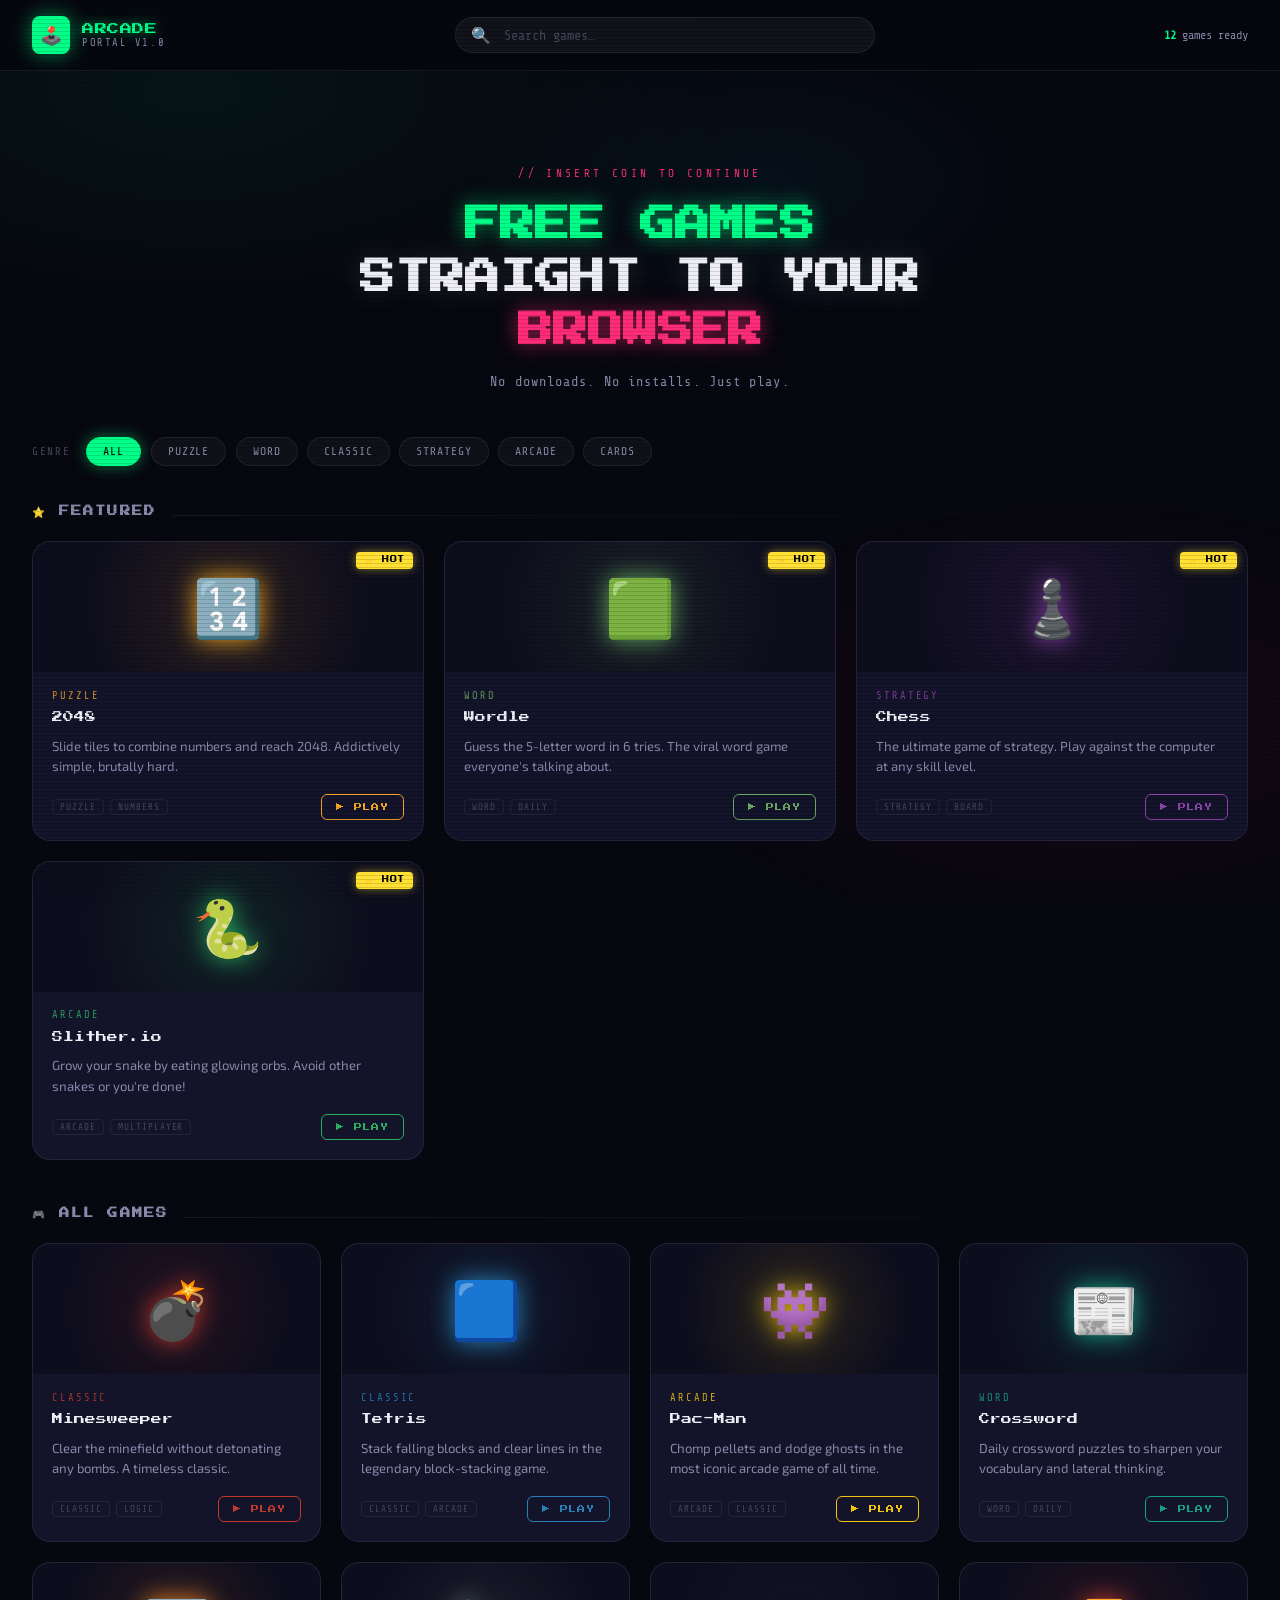
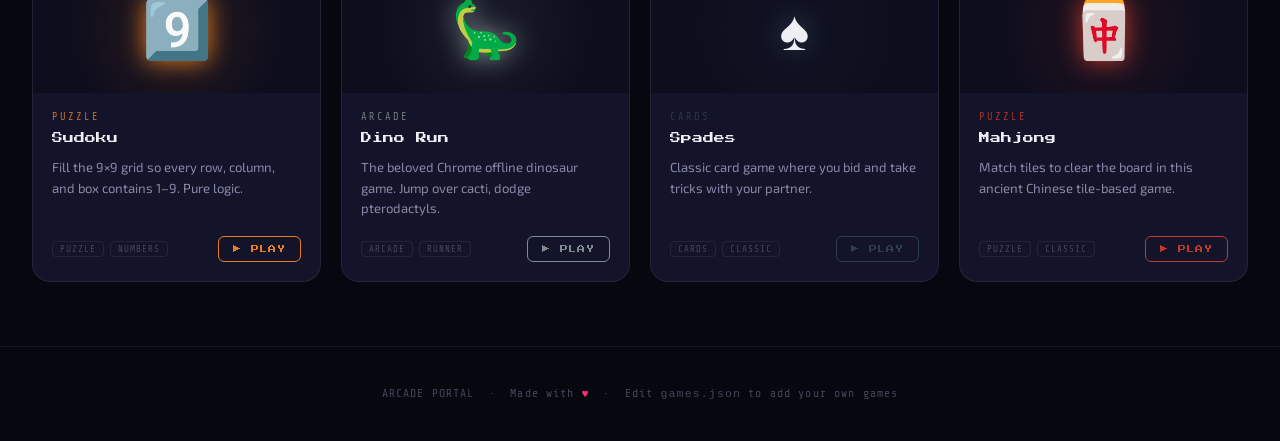
==== index.html @ 4df3578f "Initial commit: Arcade Portal" ====
<!DOCTYPE html>
<html lang="en">
<head>
  <meta charset="UTF-8" />
  <meta name="viewport" content="width=device-width, initial-scale=1.0" />
  <title>ARCADE PORTAL — Play Free Games Online</title>
  <meta name="description" content="A curated collection of free browser games. Puzzle, arcade, strategy and more — all in one place." />
  <link rel="stylesheet" href="style.css" />
  <!-- Favicon emoji -->
  <link rel="icon" href="data:image/svg+xml,<svg xmlns='http://www.w3.org/2000/svg' viewBox='0 0 100 100'><text y='.9em' font-size='90'>🕹️</text></svg>" />
</head>
<body>

  <!-- ══ HEADER ══════════════════════════════════════════ -->
  <header class="site-header">
    <div class="header-inner">

      <!-- Logo -->
      <a class="logo" href="#">
        <div class="logo-icon">🕹️</div>
        <div>
          <div class="logo-text">ARCADE</div>
          <div class="logo-sub">PORTAL v1.0</div>
        </div>
      </a>

      <!-- Search -->
      <div class="search-wrap">
        <span class="search-icon">🔍</span>
        <input
          type="search"
          id="search-input"
          class="search-input"
          placeholder="Search games…"
          autocomplete="off"
          spellcheck="false"
        />
      </div>

      <!-- Count badge -->
      <div class="game-count-badge" id="game-count">
        Loading…
      </div>

    </div>
  </header>


  <!-- ══ MAIN ════════════════════════════════════════════ -->
  <main class="main-container">

    <!-- Hero -->
    <section class="hero">
      <span class="hero-eyebrow">// INSERT COIN TO CONTINUE</span>
      <h1 class="hero-title">
        <span class="highlight-green">FREE GAMES</span><br>
        STRAIGHT TO YOUR<br>
        <span class="highlight-pink">BROWSER</span>
      </h1>
      <p class="hero-subtitle">No downloads. No installs. Just play.</p>
    </section>

    <!-- Category Filters -->
    <div class="filter-bar" id="filter-bar">
      <!-- Populated by JS -->
    </div>

    <!-- Featured Games -->
    <section class="featured-section" id="featured-section">
      <div class="section-header">
        <h2 class="section-title">⭐ Featured</h2>
        <div class="section-line"></div>
      </div>
      <div class="featured-grid" id="featured-grid">
        <!-- Populated by JS -->
      </div>
    </section>

    <!-- All Games -->
    <section>
      <div class="section-header">
        <h2 class="section-title">🎮 All Games</h2>
        <div class="section-line"></div>
      </div>
      <div class="games-grid" id="all-games-grid">
        <!-- Populated by JS -->
      </div>
    </section>

    <!-- No Results -->
    <div class="no-results" id="no-results">
      <span class="no-results-icon">🔭</span>
      <h3>No games found</h3>
      <p>Try a different search term or category.</p>
    </div>

  </main>


  <!-- ══ GAME MODAL ══════════════════════════════════════ -->
  <div class="modal-overlay" id="modal-overlay" role="dialog" aria-modal="true" aria-label="Game viewer">
    <div class="modal-window" id="modal-window">

      <!-- Modal Header -->
      <div class="modal-header">
        <div class="modal-title-group">
          <span class="modal-emoji" id="modal-emoji">🎮</span>
          <div>
            <div class="modal-game-name"  id="modal-game-name">Game Title</div>
            <div class="modal-game-category" id="modal-game-category">Category</div>
          </div>
        </div>

        <div class="modal-actions">
          <a
            id="modal-open-external"
            href="#"
            target="_blank"
            rel="noopener noreferrer"
            class="modal-btn modal-btn-outline"
            title="Open in new tab"
          >
            ↗ <span>Open in Tab</span>
          </a>
          <button class="modal-btn modal-btn-close" id="modal-close" title="Close (Esc)">
            ✕
          </button>
        </div>
      </div>

      <!-- Modal Body — iframe -->
      <div class="modal-body">

        <!-- Loading spinner -->
        <div class="iframe-loading" id="iframe-loading">
          <div class="loading-spinner"></div>
          <div class="loading-text">LOADING<span class="loading-dots"></span></div>
        </div>

        <!-- Blocked notice (shown if iframe can't load) -->
        <div class="iframe-blocked" id="iframe-blocked">
          <span class="blocked-icon">🚫</span>
          <div class="blocked-title">THIS GAME BLOCKS EMBEDDING</div>
          <p class="blocked-desc">
            Some games prevent being shown inside other websites for security reasons.
            You can still play it in a new tab!
          </p>
          <a
            id="blocked-open-external"
            href="#"
            target="_blank"
            rel="noopener noreferrer"
            class="open-external-btn"
          >
            ▶ PLAY IN NEW TAB
          </a>
        </div>

        <!-- The actual iframe -->
        <iframe
          id="game-iframe"
          class="game-iframe"
          src="about:blank"
          title="Game"
          allow="fullscreen; autoplay; gamepad"
          sandbox="allow-scripts allow-same-origin allow-forms allow-popups allow-pointer-lock allow-top-navigation"
        ></iframe>

      </div>
    </div>
  </div>


  <!-- ══ FOOTER ══════════════════════════════════════════ -->
  <footer class="site-footer">
    ARCADE PORTAL &nbsp;·&nbsp; Made with <span>♥</span> &nbsp;·&nbsp;
    Edit <code>games.json</code> to add your own games
  </footer>


  <script src="app.js"></script>
</body>
</html>
---- style.css ----
/* ============================================
   ARCADE PORTAL — Retro Neon Arcade Theme
   ============================================ */

@import url('https://fonts.googleapis.com/css2?family=Press+Start+2P&family=Share+Tech+Mono&family=Exo+2:wght@300;400;600;700&display=swap');

/* ── CSS Variables ── */
:root {
  --bg-deep:      #07070f;
  --bg-surface:   #0e0e1c;
  --bg-card:      #13132a;
  --bg-modal:     #0b0b18;

  --neon-green:   #00ff88;
  --neon-pink:    #ff2d78;
  --neon-cyan:    #00d4ff;
  --neon-yellow:  #ffe033;
  --neon-purple:  #bf5fff;

  --text-primary:   #eeeef5;
  --text-secondary: #8888aa;
  --text-muted:     #44445a;

  --border:       rgba(255,255,255,0.07);
  --border-glow:  rgba(0,255,136,0.35);

  --font-pixel:   'Press Start 2P', monospace;
  --font-mono:    'Share Tech Mono', monospace;
  --font-body:    'Exo 2', sans-serif;

  --radius:       10px;
  --radius-lg:    18px;
  --transition:   0.22s cubic-bezier(0.4, 0, 0.2, 1);
}

/* ── Reset & Base ── */
*, *::before, *::after { box-sizing: border-box; margin: 0; padding: 0; }

html { scroll-behavior: smooth; }

body {
  background: var(--bg-deep);
  color: var(--text-primary);
  font-family: var(--font-body);
  font-weight: 400;
  min-height: 100vh;
  overflow-x: hidden;
  position: relative;
}

/* Scanline overlay */
body::before {
  content: '';
  position: fixed;
  inset: 0;
  background: repeating-linear-gradient(
    to bottom,
    transparent 0px,
    transparent 3px,
    rgba(0,0,0,0.13) 3px,
    rgba(0,0,0,0.13) 4px
  );
  pointer-events: none;
  z-index: 9999;
}

/* Ambient background glow blobs */
body::after {
  content: '';
  position: fixed;
  inset: 0;
  background:
    radial-gradient(ellipse 60% 40% at 15% 10%, rgba(0,255,136,0.06) 0%, transparent 70%),
    radial-gradient(ellipse 50% 35% at 85% 80%, rgba(255,45,120,0.07) 0%, transparent 70%),
    radial-gradient(ellipse 40% 30% at 60% 20%, rgba(0,212,255,0.05) 0%, transparent 60%);
  pointer-events: none;
  z-index: 0;
}

/* ── Header ── */
.site-header {
  position: sticky;
  top: 0;
  z-index: 100;
  background: rgba(7,7,15,0.85);
  backdrop-filter: blur(16px);
  border-bottom: 1px solid var(--border);
  padding: 0 2rem;
}

.header-inner {
  max-width: 1400px;
  margin: 0 auto;
  display: flex;
  align-items: center;
  justify-content: space-between;
  height: 70px;
  gap: 1.5rem;
}

.logo {
  display: flex;
  align-items: center;
  gap: 0.75rem;
  text-decoration: none;
  flex-shrink: 0;
}

.logo-icon {
  width: 38px;
  height: 38px;
  background: var(--neon-green);
  border-radius: 8px;
  display: grid;
  place-items: center;
  font-size: 18px;
  box-shadow: 0 0 20px rgba(0,255,136,0.5);
  animation: logo-pulse 3s ease-in-out infinite;
}

@keyframes logo-pulse {
  0%, 100% { box-shadow: 0 0 20px rgba(0,255,136,0.5); }
  50%       { box-shadow: 0 0 35px rgba(0,255,136,0.8), 0 0 60px rgba(0,255,136,0.3); }
}

.logo-text {
  font-family: var(--font-pixel);
  font-size: 0.75rem;
  color: var(--neon-green);
  letter-spacing: 0.05em;
  text-shadow: 0 0 12px rgba(0,255,136,0.6);
  line-height: 1.4;
}

.logo-sub {
  font-family: var(--font-mono);
  font-size: 0.65rem;
  color: var(--text-secondary);
  letter-spacing: 0.15em;
  text-transform: uppercase;
}

/* Search bar */
.search-wrap {
  flex: 1;
  max-width: 420px;
  position: relative;
}

.search-input {
  width: 100%;
  background: rgba(255,255,255,0.05);
  border: 1px solid var(--border);
  border-radius: 50px;
  padding: 0.6rem 1.2rem 0.6rem 3rem;
  color: var(--text-primary);
  font-family: var(--font-mono);
  font-size: 0.85rem;
  outline: none;
  transition: var(--transition);
}

.search-input::placeholder { color: var(--text-muted); }

.search-input:focus {
  border-color: var(--neon-green);
  box-shadow: 0 0 0 3px rgba(0,255,136,0.15);
  background: rgba(255,255,255,0.07);
}

.search-icon {
  position: absolute;
  left: 1rem;
  top: 50%;
  transform: translateY(-50%);
  color: var(--text-muted);
  font-size: 1rem;
  pointer-events: none;
}

/* Game count badge */
.game-count-badge {
  font-family: var(--font-mono);
  font-size: 0.75rem;
  color: var(--text-secondary);
  white-space: nowrap;
  flex-shrink: 0;
}

.game-count-badge span {
  color: var(--neon-green);
  font-weight: 700;
}

/* ── Main Layout ── */
.main-container {
  max-width: 1400px;
  margin: 0 auto;
  padding: 2.5rem 2rem 4rem;
  position: relative;
  z-index: 1;
}

/* ── Hero ── */
.hero {
  text-align: center;
  padding: 3.5rem 1rem 3rem;
}

.hero-eyebrow {
  font-family: var(--font-mono);
  font-size: 0.7rem;
  letter-spacing: 0.3em;
  color: var(--neon-pink);
  text-transform: uppercase;
  margin-bottom: 1.2rem;
  display: block;
}

.hero-title {
  font-family: var(--font-pixel);
  font-size: clamp(1.1rem, 3.5vw, 2.2rem);
  color: var(--text-primary);
  line-height: 1.5;
  margin-bottom: 1rem;
  text-shadow: 0 0 30px rgba(255,255,255,0.15);
}

.hero-title .highlight-green { color: var(--neon-green); text-shadow: 0 0 20px rgba(0,255,136,0.6); }
.hero-title .highlight-pink  { color: var(--neon-pink);  text-shadow: 0 0 20px rgba(255,45,120,0.6); }

.hero-subtitle {
  font-family: var(--font-mono);
  font-size: 0.85rem;
  color: var(--text-secondary);
  letter-spacing: 0.08em;
}

/* ── Category Filter ── */
.filter-bar {
  display: flex;
  align-items: center;
  gap: 0.6rem;
  margin-bottom: 2.5rem;
  flex-wrap: wrap;
}

.filter-label {
  font-family: var(--font-mono);
  font-size: 0.7rem;
  color: var(--text-muted);
  letter-spacing: 0.15em;
  text-transform: uppercase;
  margin-right: 0.4rem;
  flex-shrink: 0;
}

.filter-btn {
  font-family: var(--font-mono);
  font-size: 0.72rem;
  letter-spacing: 0.08em;
  padding: 0.45rem 1rem;
  border-radius: 50px;
  border: 1px solid var(--border);
  background: rgba(255,255,255,0.04);
  color: var(--text-secondary);
  cursor: pointer;
  transition: var(--transition);
  white-space: nowrap;
  text-transform: uppercase;
}

.filter-btn:hover {
  border-color: rgba(0,255,136,0.4);
  color: var(--neon-green);
  background: rgba(0,255,136,0.06);
}

.filter-btn.active {
  background: var(--neon-green);
  border-color: var(--neon-green);
  color: #000;
  box-shadow: 0 0 16px rgba(0,255,136,0.45);
}

/* ── Section Header ── */
.section-header {
  display: flex;
  align-items: baseline;
  gap: 1rem;
  margin-bottom: 1.4rem;
}

.section-title {
  font-family: var(--font-pixel);
  font-size: 0.65rem;
  color: var(--text-secondary);
  letter-spacing: 0.2em;
  text-transform: uppercase;
}

.section-line {
  flex: 1;
  height: 1px;
  background: linear-gradient(90deg, var(--border) 0%, transparent 100%);
}

/* ── Game Grid ── */
.games-grid {
  display: grid;
  grid-template-columns: repeat(auto-fill, minmax(260px, 1fr));
  gap: 1.25rem;
}

/* Featured row */
.featured-section { margin-bottom: 3rem; }

.featured-grid {
  display: grid;
  grid-template-columns: repeat(auto-fill, minmax(300px, 1fr));
  gap: 1.25rem;
}

/* ── Game Card ── */
.game-card {
  background: var(--bg-card);
  border: 1px solid var(--border);
  border-radius: var(--radius-lg);
  overflow: hidden;
  cursor: pointer;
  transition: transform var(--transition), box-shadow var(--transition), border-color var(--transition);
  position: relative;
  display: flex;
  flex-direction: column;
  animation: card-in 0.5s ease backwards;
}

@keyframes card-in {
  from { opacity: 0; transform: translateY(16px); }
  to   { opacity: 1; transform: translateY(0); }
}

.game-card:hover {
  transform: translateY(-5px);
  border-color: var(--card-accent, var(--neon-green));
  box-shadow:
    0 10px 40px rgba(0,0,0,0.4),
    0 0 25px color-mix(in srgb, var(--card-accent, var(--neon-green)) 30%, transparent);
}

/* Card thumbnail */
.card-thumb {
  height: 130px;
  display: flex;
  align-items: center;
  justify-content: center;
  font-size: 3.5rem;
  position: relative;
  overflow: hidden;
  background: rgba(0,0,0,0.3);
}

.card-thumb::before {
  content: '';
  position: absolute;
  inset: 0;
  background: radial-gradient(circle at center, color-mix(in srgb, var(--card-accent, #00ff88) 18%, transparent) 0%, transparent 70%);
  opacity: 0.7;
}

.game-card:hover .card-thumb::before {
  opacity: 1;
}

.card-thumb .emoji {
  position: relative;
  z-index: 1;
  transition: transform 0.3s ease;
  filter: drop-shadow(0 0 12px var(--card-accent, var(--neon-green)));
}

.game-card:hover .card-thumb .emoji {
  transform: scale(1.15);
}

/* Featured badge */
.badge-featured {
  position: absolute;
  top: 10px;
  right: 10px;
  font-family: var(--font-pixel);
  font-size: 0.45rem;
  letter-spacing: 0.1em;
  padding: 4px 8px;
  border-radius: 4px;
  background: var(--neon-yellow);
  color: #000;
  z-index: 2;
  text-transform: uppercase;
  box-shadow: 0 0 10px rgba(255,224,51,0.5);
}

/* Card body */
.card-body {
  padding: 1.1rem 1.2rem 1.2rem;
  flex: 1;
  display: flex;
  flex-direction: column;
}

.card-category {
  font-family: var(--font-mono);
  font-size: 0.65rem;
  letter-spacing: 0.18em;
  text-transform: uppercase;
  color: var(--card-accent, var(--neon-green));
  margin-bottom: 0.4rem;
  opacity: 0.85;
}

.card-title {
  font-family: var(--font-pixel);
  font-size: 0.68rem;
  color: var(--text-primary);
  margin-bottom: 0.65rem;
  line-height: 1.6;
}

.card-desc {
  font-size: 0.82rem;
  color: var(--text-secondary);
  line-height: 1.55;
  flex: 1;
}

.card-footer {
  margin-top: 1.1rem;
  display: flex;
  align-items: center;
  justify-content: space-between;
}

.card-tags {
  display: flex;
  gap: 0.4rem;
  flex-wrap: wrap;
}

.tag {
  font-family: var(--font-mono);
  font-size: 0.58rem;
  letter-spacing: 0.1em;
  padding: 2px 7px;
  border-radius: 4px;
  border: 1px solid var(--border);
  color: var(--text-muted);
  text-transform: uppercase;
}

.play-btn {
  font-family: var(--font-pixel);
  font-size: 0.5rem;
  padding: 8px 14px;
  background: transparent;
  border: 1.5px solid var(--card-accent, var(--neon-green));
  border-radius: 6px;
  color: var(--card-accent, var(--neon-green));
  cursor: pointer;
  transition: var(--transition);
  letter-spacing: 0.1em;
  white-space: nowrap;
  flex-shrink: 0;
}

.play-btn:hover {
  background: var(--card-accent, var(--neon-green));
  color: #000;
  box-shadow: 0 0 14px color-mix(in srgb, var(--card-accent, var(--neon-green)) 50%, transparent);
}

/* ── No Results ── */
.no-results {
  text-align: center;
  padding: 5rem 2rem;
  display: none;
}

.no-results.visible { display: block; }

.no-results-icon {
  font-size: 3rem;
  margin-bottom: 1.5rem;
  display: block;
}

.no-results h3 {
  font-family: var(--font-pixel);
  font-size: 0.75rem;
  color: var(--text-secondary);
  margin-bottom: 0.6rem;
}

.no-results p {
  font-family: var(--font-mono);
  font-size: 0.8rem;
  color: var(--text-muted);
}

/* ── Modal ── */
.modal-overlay {
  position: fixed;
  inset: 0;
  background: rgba(4,4,10,0.92);
  backdrop-filter: blur(10px);
  z-index: 1000;
  display: flex;
  align-items: center;
  justify-content: center;
  padding: 1rem;
  opacity: 0;
  pointer-events: none;
  transition: opacity 0.3s ease;
}

.modal-overlay.open {
  opacity: 1;
  pointer-events: all;
}

.modal-window {
  background: var(--bg-modal);
  border: 1px solid var(--modal-accent, var(--neon-green));
  border-radius: var(--radius-lg);
  width: 100%;
  max-width: 1100px;
  height: 90vh;
  max-height: 800px;
  display: flex;
  flex-direction: column;
  overflow: hidden;
  box-shadow:
    0 30px 80px rgba(0,0,0,0.7),
    0 0 60px color-mix(in srgb, var(--modal-accent, var(--neon-green)) 15%, transparent);
  transform: scale(0.95) translateY(20px);
  transition: transform 0.3s cubic-bezier(0.34, 1.56, 0.64, 1);
}

.modal-overlay.open .modal-window {
  transform: scale(1) translateY(0);
}

/* Modal header */
.modal-header {
  display: flex;
  align-items: center;
  justify-content: space-between;
  padding: 1rem 1.4rem;
  border-bottom: 1px solid var(--border);
  flex-shrink: 0;
  gap: 1rem;
}

.modal-title-group {
  display: flex;
  align-items: center;
  gap: 0.8rem;
}

.modal-emoji {
  font-size: 1.6rem;
  filter: drop-shadow(0 0 8px var(--modal-accent, var(--neon-green)));
}

.modal-game-name {
  font-family: var(--font-pixel);
  font-size: 0.7rem;
  color: var(--text-primary);
  line-height: 1.4;
}

.modal-game-category {
  font-family: var(--font-mono);
  font-size: 0.65rem;
  color: var(--modal-accent, var(--neon-green));
  letter-spacing: 0.15em;
  text-transform: uppercase;
}

.modal-actions {
  display: flex;
  gap: 0.5rem;
  flex-shrink: 0;
}

.modal-btn {
  font-family: var(--font-mono);
  font-size: 0.72rem;
  padding: 0.45rem 1rem;
  border-radius: 8px;
  border: 1px solid var(--border);
  cursor: pointer;
  transition: var(--transition);
  text-decoration: none;
  display: flex;
  align-items: center;
  gap: 0.4rem;
  white-space: nowrap;
}

.modal-btn-outline {
  background: transparent;
  color: var(--text-secondary);
}

.modal-btn-outline:hover {
  border-color: var(--neon-cyan);
  color: var(--neon-cyan);
  background: rgba(0,212,255,0.06);
}

.modal-btn-close {
  background: rgba(255,45,120,0.1);
  border-color: rgba(255,45,120,0.3);
  color: var(--neon-pink);
  padding: 0.45rem 0.8rem;
}

.modal-btn-close:hover {
  background: rgba(255,45,120,0.2);
  border-color: var(--neon-pink);
}

/* Modal iframe area */
.modal-body {
  flex: 1;
  position: relative;
  background: #000;
  overflow: hidden;
}

.game-iframe {
  width: 100%;
  height: 100%;
  border: none;
  display: block;
}

.iframe-loading {
  position: absolute;
  inset: 0;
  display: flex;
  flex-direction: column;
  align-items: center;
  justify-content: center;
  background: var(--bg-modal);
  gap: 1.5rem;
  transition: opacity 0.4s ease;
}

.iframe-loading.hidden { opacity: 0; pointer-events: none; }

.loading-spinner {
  width: 50px;
  height: 50px;
  border: 3px solid var(--border);
  border-top-color: var(--modal-accent, var(--neon-green));
  border-radius: 50%;
  animation: spin 0.8s linear infinite;
}

@keyframes spin {
  to { transform: rotate(360deg); }
}

.loading-text {
  font-family: var(--font-pixel);
  font-size: 0.55rem;
  color: var(--text-secondary);
  letter-spacing: 0.15em;
}

.loading-dots::after {
  content: '...';
  animation: dots 1.2s steps(4, end) infinite;
}

@keyframes dots {
  0%   { content: '.'; }
  33%  { content: '..'; }
  66%  { content: '...'; }
  100% { content: '.'; }
}

/* Iframe blocked notice */
.iframe-blocked {
  position: absolute;
  inset: 0;
  display: none;
  flex-direction: column;
  align-items: center;
  justify-content: center;
  gap: 1.2rem;
  padding: 2rem;
  text-align: center;
  background: var(--bg-modal);
}

.iframe-blocked.visible { display: flex; }

.blocked-icon { font-size: 3rem; }

.blocked-title {
  font-family: var(--font-pixel);
  font-size: 0.65rem;
  color: var(--neon-yellow);
  line-height: 1.6;
}

.blocked-desc {
  font-family: var(--font-mono);
  font-size: 0.8rem;
  color: var(--text-secondary);
  max-width: 380px;
  line-height: 1.6;
}

.open-external-btn {
  font-family: var(--font-pixel);
  font-size: 0.55rem;
  padding: 12px 22px;
  border-radius: 8px;
  border: 2px solid var(--modal-accent, var(--neon-green));
  background: transparent;
  color: var(--modal-accent, var(--neon-green));
  cursor: pointer;
  transition: var(--transition);
  text-decoration: none;
  letter-spacing: 0.1em;
  margin-top: 0.5rem;
}

.open-external-btn:hover {
  background: var(--modal-accent, var(--neon-green));
  color: #000;
  box-shadow: 0 0 20px color-mix(in srgb, var(--modal-accent, var(--neon-green)) 40%, transparent);
}

/* ── Footer ── */
.site-footer {
  position: relative;
  z-index: 1;
  text-align: center;
  padding: 2.5rem 2rem;
  border-top: 1px solid var(--border);
  font-family: var(--font-mono);
  font-size: 0.72rem;
  color: var(--text-muted);
  letter-spacing: 0.1em;
}

.site-footer span {
  color: var(--neon-pink);
}

/* ── Scrollbar ── */
::-webkit-scrollbar { width: 6px; height: 6px; }
::-webkit-scrollbar-track { background: var(--bg-deep); }
::-webkit-scrollbar-thumb { background: var(--text-muted); border-radius: 3px; }
::-webkit-scrollbar-thumb:hover { background: var(--neon-green); }

/* ── Responsive ── */
@media (max-width: 768px) {
  .site-header { padding: 0 1rem; }
  .header-inner { height: 60px; }
  .logo-sub { display: none; }
  .game-count-badge { display: none; }
  .main-container { padding: 1.5rem 1rem 3rem; }
  .hero { padding: 2rem 0 1.5rem; }
  .hero-title { font-size: 1rem; }
  .modal-window { max-height: 95vh; height: 95dvh; }
  .modal-btn-outline span { display: none; }
  .games-grid, .featured-grid { grid-template-columns: 1fr 1fr; }
}

@media (max-width: 480px) {
  .games-grid, .featured-grid { grid-template-columns: 1fr; }
  .modal-header { padding: 0.8rem 1rem; }
  .modal-game-name { font-size: 0.6rem; }
}
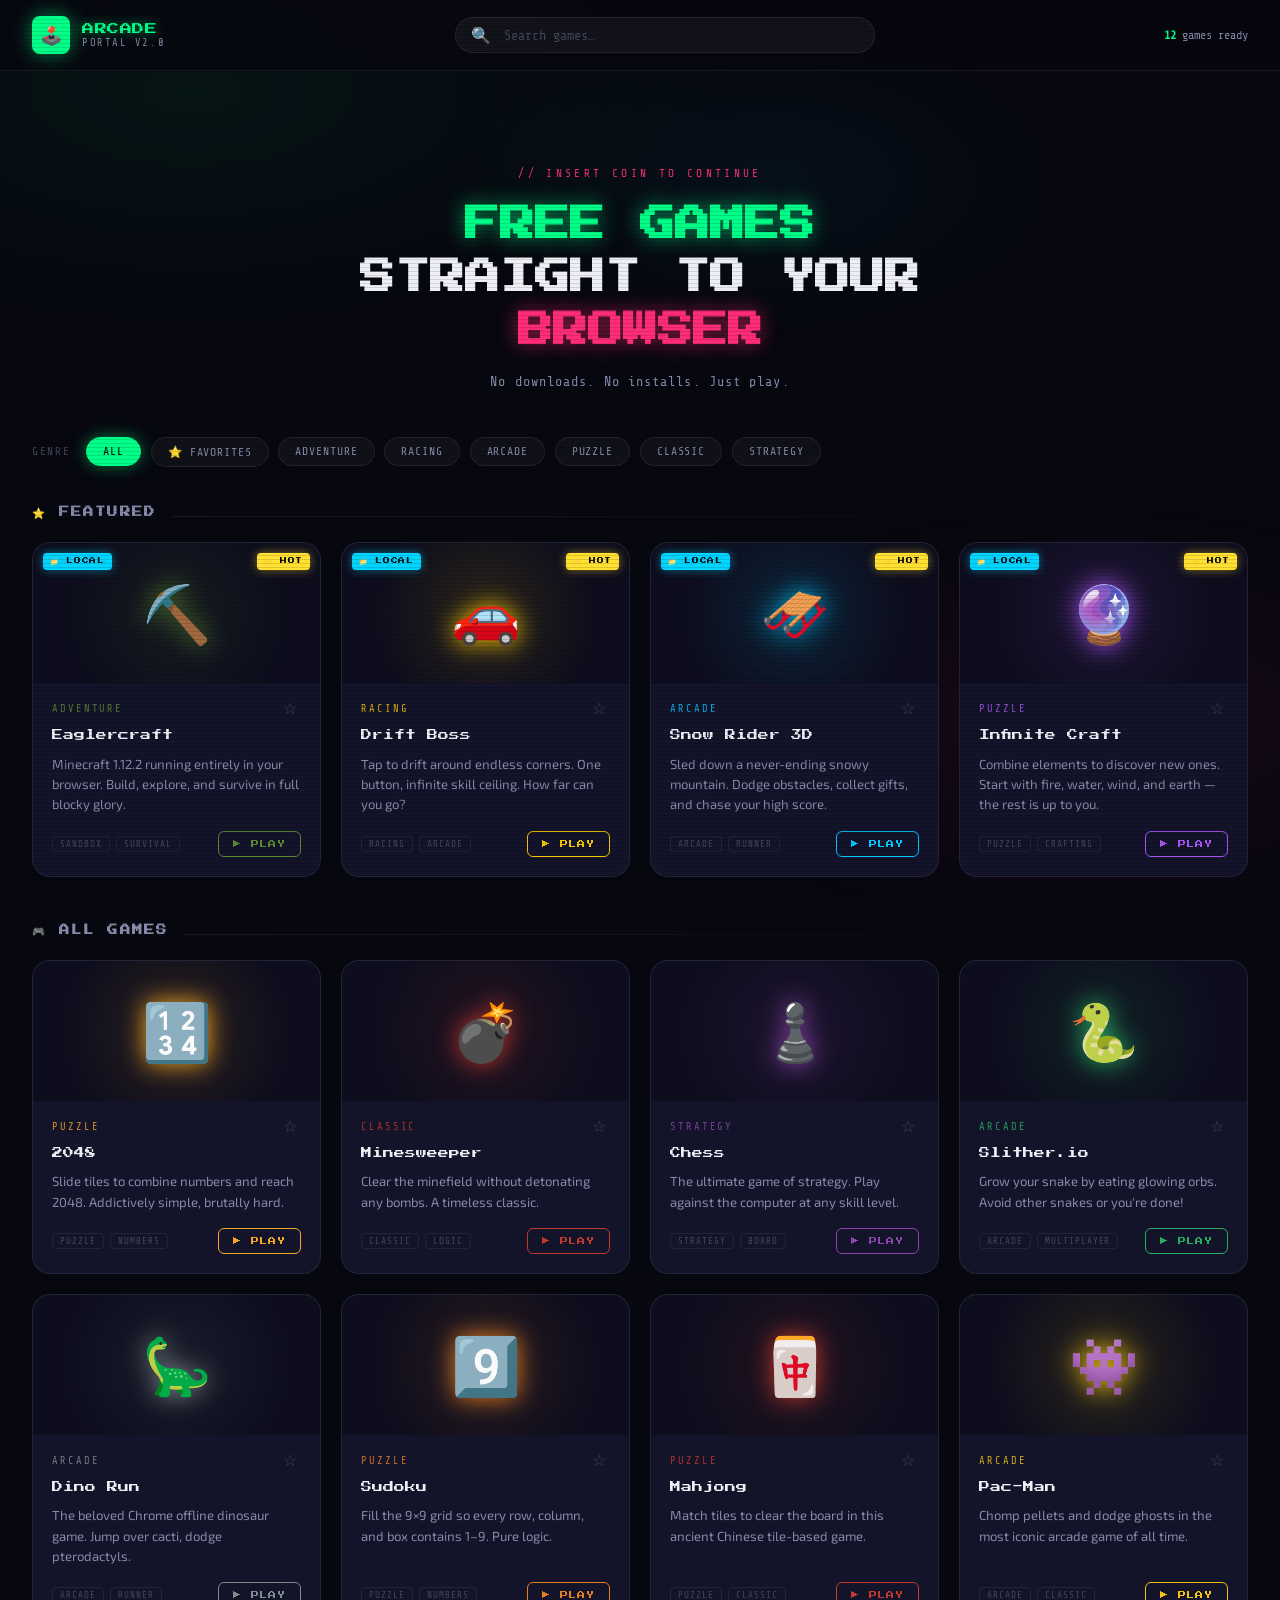
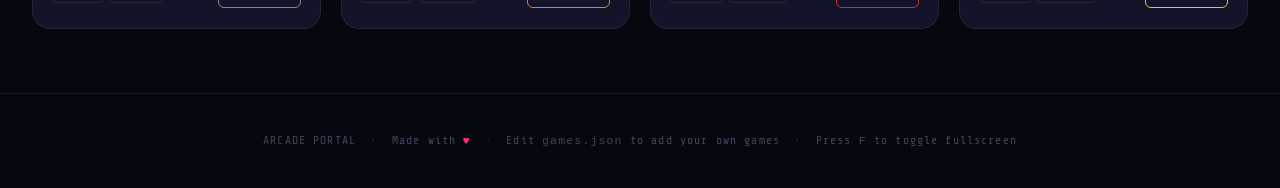
==== commit dc10e47d: "Add local games, fullscreen, favorites, recently played" ====
--- a/index.html
+++ b/index.html
@@ -6,47 +6,29 @@
   <title>ARCADE PORTAL — Play Free Games Online</title>
   <meta name="description" content="A curated collection of free browser games. Puzzle, arcade, strategy and more — all in one place." />
   <link rel="stylesheet" href="style.css" />
-  <!-- Favicon emoji -->
   <link rel="icon" href="data:image/svg+xml,<svg xmlns='http://www.w3.org/2000/svg' viewBox='0 0 100 100'><text y='.9em' font-size='90'>🕹️</text></svg>" />
 </head>
 <body>
 
-  <!-- ══ HEADER ══════════════════════════════════════════ -->
+  <!-- ══ HEADER ══ -->
   <header class="site-header">
     <div class="header-inner">
-
-      <!-- Logo -->
       <a class="logo" href="#">
         <div class="logo-icon">🕹️</div>
         <div>
           <div class="logo-text">ARCADE</div>
-          <div class="logo-sub">PORTAL v1.0</div>
+          <div class="logo-sub">PORTAL v2.0</div>
         </div>
       </a>
-
-      <!-- Search -->
       <div class="search-wrap">
         <span class="search-icon">🔍</span>
-        <input
-          type="search"
-          id="search-input"
-          class="search-input"
-          placeholder="Search games…"
-          autocomplete="off"
-          spellcheck="false"
-        />
+        <input type="search" id="search-input" class="search-input" placeholder="Search games…" autocomplete="off" spellcheck="false" />
       </div>
-
-      <!-- Count badge -->
-      <div class="game-count-badge" id="game-count">
-        Loading…
-      </div>
-
+      <div class="game-count-badge" id="game-count">Loading…</div>
     </div>
   </header>
 
-
-  <!-- ══ MAIN ════════════════════════════════════════════ -->
+  <!-- ══ MAIN ══ -->
   <main class="main-container">
 
     <!-- Hero -->
@@ -60,31 +42,34 @@
       <p class="hero-subtitle">No downloads. No installs. Just play.</p>
     </section>
 
-    <!-- Category Filters -->
-    <div class="filter-bar" id="filter-bar">
-      <!-- Populated by JS -->
-    </div>
+    <!-- Filters -->
+    <div class="filter-bar" id="filter-bar"></div>
 
-    <!-- Featured Games -->
+    <!-- Recently Played -->
+    <section class="recent-section" id="recent-section" style="display:none">
+      <div class="section-header">
+        <h2 class="section-title">🕐 Recently Played</h2>
+        <div class="section-line"></div>
+      </div>
+      <div class="recent-grid" id="recent-grid"></div>
+    </section>
+
+    <!-- Featured -->
     <section class="featured-section" id="featured-section">
       <div class="section-header">
         <h2 class="section-title">⭐ Featured</h2>
         <div class="section-line"></div>
       </div>
-      <div class="featured-grid" id="featured-grid">
-        <!-- Populated by JS -->
-      </div>
+      <div class="featured-grid" id="featured-grid"></div>
     </section>
 
     <!-- All Games -->
     <section>
       <div class="section-header">
-        <h2 class="section-title">🎮 All Games</h2>
+        <h2 class="section-title" id="all-section-title">🎮 All Games</h2>
         <div class="section-line"></div>
       </div>
-      <div class="games-grid" id="all-games-grid">
-        <!-- Populated by JS -->
-      </div>
+      <div class="games-grid" id="all-games-grid"></div>
     </section>
 
     <!-- No Results -->
@@ -96,67 +81,44 @@
 
   </main>
 
-
-  <!-- ══ GAME MODAL ══════════════════════════════════════ -->
-  <div class="modal-overlay" id="modal-overlay" role="dialog" aria-modal="true" aria-label="Game viewer">
+  <!-- ══ MODAL ══ -->
+  <div class="modal-overlay" id="modal-overlay" role="dialog" aria-modal="true">
     <div class="modal-window" id="modal-window">
 
-      <!-- Modal Header -->
       <div class="modal-header">
         <div class="modal-title-group">
           <span class="modal-emoji" id="modal-emoji">🎮</span>
           <div>
-            <div class="modal-game-name"  id="modal-game-name">Game Title</div>
+            <div class="modal-game-name"     id="modal-game-name">Game Title</div>
             <div class="modal-game-category" id="modal-game-category">Category</div>
           </div>
         </div>
 
         <div class="modal-actions">
-          <a
-            id="modal-open-external"
-            href="#"
-            target="_blank"
-            rel="noopener noreferrer"
-            class="modal-btn modal-btn-outline"
-            title="Open in new tab"
-          >
-            ↗ <span>Open in Tab</span>
+          <button class="modal-btn modal-btn-fullscreen" id="modal-fullscreen" title="Fullscreen (F)">⛶ FULL</button>
+          <a id="modal-open-external" href="#" target="_blank" rel="noopener noreferrer"
+             class="modal-btn modal-btn-outline" title="Open in new tab">
+            ↗ <span>New Tab</span>
           </a>
-          <button class="modal-btn modal-btn-close" id="modal-close" title="Close (Esc)">
-            ✕
-          </button>
+          <button class="modal-btn modal-btn-close" id="modal-close" title="Close (Esc)">✕</button>
         </div>
       </div>
 
-      <!-- Modal Body — iframe -->
       <div class="modal-body">
-
-        <!-- Loading spinner -->
         <div class="iframe-loading" id="iframe-loading">
           <div class="loading-spinner"></div>
           <div class="loading-text">LOADING<span class="loading-dots"></span></div>
         </div>
 
-        <!-- Blocked notice (shown if iframe can't load) -->
         <div class="iframe-blocked" id="iframe-blocked">
           <span class="blocked-icon">🚫</span>
           <div class="blocked-title">THIS GAME BLOCKS EMBEDDING</div>
-          <p class="blocked-desc">
-            Some games prevent being shown inside other websites for security reasons.
-            You can still play it in a new tab!
-          </p>
-          <a
-            id="blocked-open-external"
-            href="#"
-            target="_blank"
-            rel="noopener noreferrer"
-            class="open-external-btn"
-          >
+          <p class="blocked-desc">This game can't be shown inside another website. Open it in a new tab to play!</p>
+          <a id="blocked-open-external" href="#" target="_blank" rel="noopener noreferrer" class="open-external-btn">
             ▶ PLAY IN NEW TAB
           </a>
         </div>
 
-        <!-- The actual iframe -->
         <iframe
           id="game-iframe"
           class="game-iframe"
@@ -165,18 +127,16 @@
           allow="fullscreen; autoplay; gamepad"
           sandbox="allow-scripts allow-same-origin allow-forms allow-popups allow-pointer-lock allow-top-navigation"
         ></iframe>
-
       </div>
     </div>
   </div>
 
-
-  <!-- ══ FOOTER ══════════════════════════════════════════ -->
+  <!-- ══ FOOTER ══ -->
   <footer class="site-footer">
     ARCADE PORTAL &nbsp;·&nbsp; Made with <span>♥</span> &nbsp;·&nbsp;
-    Edit <code>games.json</code> to add your own games
+    Edit <code>games.json</code> to add your own games &nbsp;·&nbsp;
+    Press <code>F</code> to toggle fullscreen
   </footer>
-
 
   <script src="app.js"></script>
 </body>
--- a/style.css
+++ b/style.css
@@ -1,10 +1,9 @@
 /* ============================================
-   ARCADE PORTAL — Retro Neon Arcade Theme
+   ARCADE PORTAL — style.css
    ============================================ */
 
 @import url('https://fonts.googleapis.com/css2?family=Press+Start+2P&family=Share+Tech+Mono&family=Exo+2:wght@300;400;600;700&display=swap');
 
-/* ── CSS Variables ── */
 :root {
   --bg-deep:      #07070f;
   --bg-surface:   #0e0e1c;
@@ -24,47 +23,38 @@
   --border:       rgba(255,255,255,0.07);
   --border-glow:  rgba(0,255,136,0.35);
 
-  --font-pixel:   'Press Start 2P', monospace;
-  --font-mono:    'Share Tech Mono', monospace;
-  --font-body:    'Exo 2', sans-serif;
-
-  --radius:       10px;
-  --radius-lg:    18px;
-  --transition:   0.22s cubic-bezier(0.4, 0, 0.2, 1);
-}
-
-/* ── Reset & Base ── */
+  --font-pixel: 'Press Start 2P', monospace;
+  --font-mono:  'Share Tech Mono', monospace;
+  --font-body:  'Exo 2', sans-serif;
+
+  --radius:    10px;
+  --radius-lg: 18px;
+  --transition: 0.22s cubic-bezier(0.4,0,0.2,1);
+}
+
 *, *::before, *::after { box-sizing: border-box; margin: 0; padding: 0; }
-
 html { scroll-behavior: smooth; }
 
 body {
   background: var(--bg-deep);
   color: var(--text-primary);
   font-family: var(--font-body);
-  font-weight: 400;
   min-height: 100vh;
   overflow-x: hidden;
   position: relative;
 }
 
-/* Scanline overlay */
+/* Scanlines */
 body::before {
   content: '';
   position: fixed;
   inset: 0;
-  background: repeating-linear-gradient(
-    to bottom,
-    transparent 0px,
-    transparent 3px,
-    rgba(0,0,0,0.13) 3px,
-    rgba(0,0,0,0.13) 4px
-  );
+  background: repeating-linear-gradient(to bottom, transparent 0px, transparent 3px, rgba(0,0,0,0.12) 3px, rgba(0,0,0,0.12) 4px);
   pointer-events: none;
   z-index: 9999;
 }
 
-/* Ambient background glow blobs */
+/* Ambient glows */
 body::after {
   content: '';
   position: fixed;
@@ -79,688 +69,279 @@
 
 /* ── Header ── */
 .site-header {
-  position: sticky;
-  top: 0;
-  z-index: 100;
-  background: rgba(7,7,15,0.85);
+  position: sticky; top: 0; z-index: 100;
+  background: rgba(7,7,15,0.88);
   backdrop-filter: blur(16px);
   border-bottom: 1px solid var(--border);
   padding: 0 2rem;
 }
-
 .header-inner {
-  max-width: 1400px;
-  margin: 0 auto;
-  display: flex;
-  align-items: center;
+  max-width: 1400px; margin: 0 auto;
+  display: flex; align-items: center;
   justify-content: space-between;
-  height: 70px;
-  gap: 1.5rem;
-}
-
-.logo {
-  display: flex;
-  align-items: center;
-  gap: 0.75rem;
-  text-decoration: none;
-  flex-shrink: 0;
-}
-
+  height: 70px; gap: 1.5rem;
+}
+.logo { display: flex; align-items: center; gap: .75rem; text-decoration: none; flex-shrink: 0; }
 .logo-icon {
-  width: 38px;
-  height: 38px;
-  background: var(--neon-green);
-  border-radius: 8px;
+  width: 38px; height: 38px;
+  background: var(--neon-green); border-radius: 8px;
+  display: grid; place-items: center; font-size: 18px;
+  box-shadow: 0 0 20px rgba(0,255,136,.5);
+  animation: logo-pulse 3s ease-in-out infinite;
+}
+@keyframes logo-pulse {
+  0%,100% { box-shadow: 0 0 20px rgba(0,255,136,.5); }
+  50%      { box-shadow: 0 0 35px rgba(0,255,136,.8), 0 0 60px rgba(0,255,136,.3); }
+}
+.logo-text { font-family: var(--font-pixel); font-size: .75rem; color: var(--neon-green); letter-spacing: .05em; text-shadow: 0 0 12px rgba(0,255,136,.6); line-height: 1.4; }
+.logo-sub  { font-family: var(--font-mono); font-size: .65rem; color: var(--text-secondary); letter-spacing: .15em; text-transform: uppercase; }
+
+.search-wrap { flex: 1; max-width: 420px; position: relative; }
+.search-input {
+  width: 100%; background: rgba(255,255,255,.05);
+  border: 1px solid var(--border); border-radius: 50px;
+  padding: .6rem 1.2rem .6rem 3rem;
+  color: var(--text-primary); font-family: var(--font-mono); font-size: .85rem;
+  outline: none; transition: var(--transition);
+}
+.search-input::placeholder { color: var(--text-muted); }
+.search-input:focus { border-color: var(--neon-green); box-shadow: 0 0 0 3px rgba(0,255,136,.15); background: rgba(255,255,255,.07); }
+.search-icon { position: absolute; left: 1rem; top: 50%; transform: translateY(-50%); color: var(--text-muted); font-size: 1rem; pointer-events: none; }
+
+.game-count-badge { font-family: var(--font-mono); font-size: .75rem; color: var(--text-secondary); white-space: nowrap; flex-shrink: 0; }
+.game-count-badge span { color: var(--neon-green); font-weight: 700; }
+
+/* ── Main ── */
+.main-container { max-width: 1400px; margin: 0 auto; padding: 2.5rem 2rem 4rem; position: relative; z-index: 1; }
+
+/* ── Hero ── */
+.hero { text-align: center; padding: 3.5rem 1rem 3rem; }
+.hero-eyebrow { font-family: var(--font-mono); font-size: .7rem; letter-spacing: .3em; color: var(--neon-pink); text-transform: uppercase; margin-bottom: 1.2rem; display: block; }
+.hero-title { font-family: var(--font-pixel); font-size: clamp(1.1rem,3.5vw,2.2rem); line-height: 1.5; margin-bottom: 1rem; }
+.hero-title .highlight-green { color: var(--neon-green); text-shadow: 0 0 20px rgba(0,255,136,.6); }
+.hero-title .highlight-pink  { color: var(--neon-pink);  text-shadow: 0 0 20px rgba(255,45,120,.6); }
+.hero-subtitle { font-family: var(--font-mono); font-size: .85rem; color: var(--text-secondary); letter-spacing: .08em; }
+
+/* ── Filter Bar ── */
+.filter-bar { display: flex; align-items: center; gap: .6rem; margin-bottom: 2.5rem; flex-wrap: wrap; }
+.filter-label { font-family: var(--font-mono); font-size: .7rem; color: var(--text-muted); letter-spacing: .15em; text-transform: uppercase; margin-right: .4rem; flex-shrink: 0; }
+.filter-btn {
+  font-family: var(--font-mono); font-size: .72rem; letter-spacing: .08em;
+  padding: .45rem 1rem; border-radius: 50px;
+  border: 1px solid var(--border); background: rgba(255,255,255,.04);
+  color: var(--text-secondary); cursor: pointer; transition: var(--transition);
+  white-space: nowrap; text-transform: uppercase;
+}
+.filter-btn:hover { border-color: rgba(0,255,136,.4); color: var(--neon-green); background: rgba(0,255,136,.06); }
+.filter-btn.active { background: var(--neon-green); border-color: var(--neon-green); color: #000; box-shadow: 0 0 16px rgba(0,255,136,.45); }
+
+/* ── Section header ── */
+.section-header { display: flex; align-items: baseline; gap: 1rem; margin-bottom: 1.4rem; }
+.section-title { font-family: var(--font-pixel); font-size: .65rem; color: var(--text-secondary); letter-spacing: .2em; text-transform: uppercase; white-space: nowrap; }
+.section-line { flex: 1; height: 1px; background: linear-gradient(90deg, var(--border) 0%, transparent 100%); }
+
+/* ── Grids ── */
+.featured-section, .recent-section { margin-bottom: 3rem; }
+.featured-grid, .recent-grid {
   display: grid;
-  place-items: center;
-  font-size: 18px;
-  box-shadow: 0 0 20px rgba(0,255,136,0.5);
-  animation: logo-pulse 3s ease-in-out infinite;
-}
-
-@keyframes logo-pulse {
-  0%, 100% { box-shadow: 0 0 20px rgba(0,255,136,0.5); }
-  50%       { box-shadow: 0 0 35px rgba(0,255,136,0.8), 0 0 60px rgba(0,255,136,0.3); }
-}
-
-.logo-text {
-  font-family: var(--font-pixel);
-  font-size: 0.75rem;
-  color: var(--neon-green);
-  letter-spacing: 0.05em;
-  text-shadow: 0 0 12px rgba(0,255,136,0.6);
-  line-height: 1.4;
-}
-
-.logo-sub {
-  font-family: var(--font-mono);
-  font-size: 0.65rem;
-  color: var(--text-secondary);
-  letter-spacing: 0.15em;
-  text-transform: uppercase;
-}
-
-/* Search bar */
-.search-wrap {
-  flex: 1;
-  max-width: 420px;
-  position: relative;
-}
-
-.search-input {
-  width: 100%;
-  background: rgba(255,255,255,0.05);
-  border: 1px solid var(--border);
-  border-radius: 50px;
-  padding: 0.6rem 1.2rem 0.6rem 3rem;
-  color: var(--text-primary);
-  font-family: var(--font-mono);
-  font-size: 0.85rem;
-  outline: none;
-  transition: var(--transition);
-}
-
-.search-input::placeholder { color: var(--text-muted); }
-
-.search-input:focus {
-  border-color: var(--neon-green);
-  box-shadow: 0 0 0 3px rgba(0,255,136,0.15);
-  background: rgba(255,255,255,0.07);
-}
-
-.search-icon {
-  position: absolute;
-  left: 1rem;
-  top: 50%;
-  transform: translateY(-50%);
-  color: var(--text-muted);
-  font-size: 1rem;
-  pointer-events: none;
-}
-
-/* Game count badge */
-.game-count-badge {
-  font-family: var(--font-mono);
-  font-size: 0.75rem;
-  color: var(--text-secondary);
-  white-space: nowrap;
-  flex-shrink: 0;
-}
-
-.game-count-badge span {
-  color: var(--neon-green);
-  font-weight: 700;
-}
-
-/* ── Main Layout ── */
-.main-container {
-  max-width: 1400px;
-  margin: 0 auto;
-  padding: 2.5rem 2rem 4rem;
-  position: relative;
-  z-index: 1;
-}
-
-/* ── Hero ── */
-.hero {
-  text-align: center;
-  padding: 3.5rem 1rem 3rem;
-}
-
-.hero-eyebrow {
-  font-family: var(--font-mono);
-  font-size: 0.7rem;
-  letter-spacing: 0.3em;
-  color: var(--neon-pink);
-  text-transform: uppercase;
-  margin-bottom: 1.2rem;
-  display: block;
-}
-
-.hero-title {
-  font-family: var(--font-pixel);
-  font-size: clamp(1.1rem, 3.5vw, 2.2rem);
-  color: var(--text-primary);
-  line-height: 1.5;
-  margin-bottom: 1rem;
-  text-shadow: 0 0 30px rgba(255,255,255,0.15);
-}
-
-.hero-title .highlight-green { color: var(--neon-green); text-shadow: 0 0 20px rgba(0,255,136,0.6); }
-.hero-title .highlight-pink  { color: var(--neon-pink);  text-shadow: 0 0 20px rgba(255,45,120,0.6); }
-
-.hero-subtitle {
-  font-family: var(--font-mono);
-  font-size: 0.85rem;
-  color: var(--text-secondary);
-  letter-spacing: 0.08em;
-}
-
-/* ── Category Filter ── */
-.filter-bar {
-  display: flex;
-  align-items: center;
-  gap: 0.6rem;
-  margin-bottom: 2.5rem;
-  flex-wrap: wrap;
-}
-
-.filter-label {
-  font-family: var(--font-mono);
-  font-size: 0.7rem;
-  color: var(--text-muted);
-  letter-spacing: 0.15em;
-  text-transform: uppercase;
-  margin-right: 0.4rem;
-  flex-shrink: 0;
-}
-
-.filter-btn {
-  font-family: var(--font-mono);
-  font-size: 0.72rem;
-  letter-spacing: 0.08em;
-  padding: 0.45rem 1rem;
-  border-radius: 50px;
-  border: 1px solid var(--border);
-  background: rgba(255,255,255,0.04);
-  color: var(--text-secondary);
-  cursor: pointer;
-  transition: var(--transition);
-  white-space: nowrap;
-  text-transform: uppercase;
-}
-
-.filter-btn:hover {
-  border-color: rgba(0,255,136,0.4);
-  color: var(--neon-green);
-  background: rgba(0,255,136,0.06);
-}
-
-.filter-btn.active {
-  background: var(--neon-green);
-  border-color: var(--neon-green);
-  color: #000;
-  box-shadow: 0 0 16px rgba(0,255,136,0.45);
-}
-
-/* ── Section Header ── */
-.section-header {
-  display: flex;
-  align-items: baseline;
-  gap: 1rem;
-  margin-bottom: 1.4rem;
-}
-
-.section-title {
-  font-family: var(--font-pixel);
-  font-size: 0.65rem;
-  color: var(--text-secondary);
-  letter-spacing: 0.2em;
-  text-transform: uppercase;
-}
-
-.section-line {
-  flex: 1;
-  height: 1px;
-  background: linear-gradient(90deg, var(--border) 0%, transparent 100%);
-}
-
-/* ── Game Grid ── */
+  grid-template-columns: repeat(auto-fill, minmax(280px,1fr));
+  gap: 1.25rem;
+}
 .games-grid {
   display: grid;
-  grid-template-columns: repeat(auto-fill, minmax(260px, 1fr));
-  gap: 1.25rem;
-}
-
-/* Featured row */
-.featured-section { margin-bottom: 3rem; }
-
-.featured-grid {
-  display: grid;
-  grid-template-columns: repeat(auto-fill, minmax(300px, 1fr));
+  grid-template-columns: repeat(auto-fill, minmax(240px,1fr));
   gap: 1.25rem;
 }
 
 /* ── Game Card ── */
 .game-card {
-  background: var(--bg-card);
-  border: 1px solid var(--border);
-  border-radius: var(--radius-lg);
-  overflow: hidden;
-  cursor: pointer;
+  background: var(--bg-card); border: 1px solid var(--border);
+  border-radius: var(--radius-lg); overflow: hidden; cursor: pointer;
   transition: transform var(--transition), box-shadow var(--transition), border-color var(--transition);
-  position: relative;
-  display: flex;
-  flex-direction: column;
-  animation: card-in 0.5s ease backwards;
-}
-
-@keyframes card-in {
-  from { opacity: 0; transform: translateY(16px); }
-  to   { opacity: 1; transform: translateY(0); }
-}
+  position: relative; display: flex; flex-direction: column;
+  animation: card-in .5s ease backwards;
+}
+@keyframes card-in { from { opacity:0; transform:translateY(16px); } to { opacity:1; transform:translateY(0); } }
 
 .game-card:hover {
   transform: translateY(-5px);
   border-color: var(--card-accent, var(--neon-green));
-  box-shadow:
-    0 10px 40px rgba(0,0,0,0.4),
-    0 0 25px color-mix(in srgb, var(--card-accent, var(--neon-green)) 30%, transparent);
-}
-
-/* Card thumbnail */
+  box-shadow: 0 10px 40px rgba(0,0,0,.4), 0 0 25px color-mix(in srgb, var(--card-accent, var(--neon-green)) 30%, transparent);
+}
+
+.card-recent { border-color: rgba(0,212,255,.2); }
+
+/* Thumbnail */
 .card-thumb {
-  height: 130px;
-  display: flex;
-  align-items: center;
-  justify-content: center;
-  font-size: 3.5rem;
-  position: relative;
-  overflow: hidden;
-  background: rgba(0,0,0,0.3);
-}
-
+  height: 140px; position: relative; overflow: hidden;
+  background: rgba(0,0,0,.3);
+  display: flex; align-items: center; justify-content: center;
+}
 .card-thumb::before {
-  content: '';
-  position: absolute;
-  inset: 0;
-  background: radial-gradient(circle at center, color-mix(in srgb, var(--card-accent, #00ff88) 18%, transparent) 0%, transparent 70%);
-  opacity: 0.7;
-}
-
-.game-card:hover .card-thumb::before {
-  opacity: 1;
-}
-
-.card-thumb .emoji {
-  position: relative;
-  z-index: 1;
-  transition: transform 0.3s ease;
+  content: ''; position: absolute; inset: 0;
+  background: radial-gradient(circle at center, color-mix(in srgb, var(--card-accent,#00ff88) 18%, transparent) 0%, transparent 70%);
+  opacity: .7; z-index: 1; transition: opacity .3s;
+}
+.game-card:hover .card-thumb::before { opacity: 1; }
+
+.card-thumb-img {
+  width: 100%; height: 100%; object-fit: cover;
+  display: block; position: absolute; inset: 0; z-index: 0;
+  transition: transform .4s ease;
+}
+.game-card:hover .card-thumb-img { transform: scale(1.06); }
+
+.emoji {
+  position: relative; z-index: 2; font-size: 3.5rem;
   filter: drop-shadow(0 0 12px var(--card-accent, var(--neon-green)));
-}
-
-.game-card:hover .card-thumb .emoji {
-  transform: scale(1.15);
-}
-
-/* Featured badge */
-.badge-featured {
-  position: absolute;
-  top: 10px;
-  right: 10px;
-  font-family: var(--font-pixel);
-  font-size: 0.45rem;
-  letter-spacing: 0.1em;
-  padding: 4px 8px;
-  border-radius: 4px;
-  background: var(--neon-yellow);
-  color: #000;
-  z-index: 2;
-  text-transform: uppercase;
-  box-shadow: 0 0 10px rgba(255,224,51,0.5);
-}
+  transition: transform .3s ease;
+}
+.game-card:hover .emoji { transform: scale(1.15); }
+
+.badge-featured, .badge-local {
+  position: absolute; top: 10px; right: 10px; z-index: 3;
+  font-family: var(--font-pixel); font-size: .42rem; letter-spacing: .1em;
+  padding: 4px 7px; border-radius: 4px; text-transform: uppercase;
+}
+.badge-featured { background: var(--neon-yellow); color: #000; box-shadow: 0 0 10px rgba(255,224,51,.5); }
+.badge-local    { background: var(--neon-cyan);   color: #000; box-shadow: 0 0 10px rgba(0,212,255,.5); right: auto; left: 10px; }
 
 /* Card body */
-.card-body {
-  padding: 1.1rem 1.2rem 1.2rem;
-  flex: 1;
-  display: flex;
-  flex-direction: column;
-}
-
-.card-category {
-  font-family: var(--font-mono);
-  font-size: 0.65rem;
-  letter-spacing: 0.18em;
-  text-transform: uppercase;
-  color: var(--card-accent, var(--neon-green));
-  margin-bottom: 0.4rem;
-  opacity: 0.85;
-}
-
-.card-title {
-  font-family: var(--font-pixel);
-  font-size: 0.68rem;
-  color: var(--text-primary);
-  margin-bottom: 0.65rem;
-  line-height: 1.6;
-}
-
-.card-desc {
-  font-size: 0.82rem;
-  color: var(--text-secondary);
-  line-height: 1.55;
-  flex: 1;
-}
-
-.card-footer {
-  margin-top: 1.1rem;
-  display: flex;
-  align-items: center;
-  justify-content: space-between;
-}
-
-.card-tags {
-  display: flex;
-  gap: 0.4rem;
-  flex-wrap: wrap;
-}
-
+.card-body { padding: 1rem 1.2rem 1.2rem; flex: 1; display: flex; flex-direction: column; }
+.card-top-row { display: flex; align-items: center; justify-content: space-between; margin-bottom: .4rem; }
+.card-category { font-family: var(--font-mono); font-size: .65rem; letter-spacing: .18em; text-transform: uppercase; color: var(--card-accent, var(--neon-green)); opacity: .85; }
+
+.fav-btn {
+  background: none; border: none; cursor: pointer;
+  font-size: 1rem; line-height: 1; padding: 2px 4px; border-radius: 4px;
+  color: var(--text-muted); transition: var(--transition);
+  flex-shrink: 0;
+}
+.fav-btn:hover, .fav-btn.active { color: var(--neon-yellow); transform: scale(1.2); }
+
+.card-title { font-family: var(--font-pixel); font-size: .68rem; color: var(--text-primary); margin-bottom: .65rem; line-height: 1.6; }
+.card-desc  { font-size: .82rem; color: var(--text-secondary); line-height: 1.55; flex: 1; }
+
+.card-footer { margin-top: 1rem; display: flex; align-items: center; justify-content: space-between; }
+.card-tags { display: flex; gap: .4rem; flex-wrap: wrap; }
 .tag {
-  font-family: var(--font-mono);
-  font-size: 0.58rem;
-  letter-spacing: 0.1em;
-  padding: 2px 7px;
-  border-radius: 4px;
-  border: 1px solid var(--border);
-  color: var(--text-muted);
-  text-transform: uppercase;
-}
-
+  font-family: var(--font-mono); font-size: .58rem; letter-spacing: .1em;
+  padding: 2px 7px; border-radius: 4px; border: 1px solid var(--border);
+  color: var(--text-muted); text-transform: uppercase;
+}
 .play-btn {
-  font-family: var(--font-pixel);
-  font-size: 0.5rem;
-  padding: 8px 14px;
-  background: transparent;
-  border: 1.5px solid var(--card-accent, var(--neon-green));
-  border-radius: 6px;
-  color: var(--card-accent, var(--neon-green));
-  cursor: pointer;
-  transition: var(--transition);
-  letter-spacing: 0.1em;
-  white-space: nowrap;
-  flex-shrink: 0;
-}
-
-.play-btn:hover {
-  background: var(--card-accent, var(--neon-green));
-  color: #000;
-  box-shadow: 0 0 14px color-mix(in srgb, var(--card-accent, var(--neon-green)) 50%, transparent);
-}
+  font-family: var(--font-pixel); font-size: .5rem; padding: 8px 14px;
+  background: transparent; border: 1.5px solid var(--card-accent, var(--neon-green));
+  border-radius: 6px; color: var(--card-accent, var(--neon-green));
+  cursor: pointer; transition: var(--transition); letter-spacing: .1em; white-space: nowrap; flex-shrink: 0;
+}
+.play-btn:hover { background: var(--card-accent, var(--neon-green)); color: #000; box-shadow: 0 0 14px color-mix(in srgb, var(--card-accent,var(--neon-green)) 50%, transparent); }
 
 /* ── No Results ── */
-.no-results {
-  text-align: center;
-  padding: 5rem 2rem;
-  display: none;
-}
-
+.no-results { text-align: center; padding: 5rem 2rem; display: none; }
 .no-results.visible { display: block; }
-
-.no-results-icon {
-  font-size: 3rem;
-  margin-bottom: 1.5rem;
-  display: block;
-}
-
-.no-results h3 {
-  font-family: var(--font-pixel);
-  font-size: 0.75rem;
-  color: var(--text-secondary);
-  margin-bottom: 0.6rem;
-}
-
-.no-results p {
-  font-family: var(--font-mono);
-  font-size: 0.8rem;
-  color: var(--text-muted);
-}
+.no-results-icon { font-size: 3rem; margin-bottom: 1.5rem; display: block; }
+.no-results h3 { font-family: var(--font-pixel); font-size: .75rem; color: var(--text-secondary); margin-bottom: .6rem; }
+.no-results p  { font-family: var(--font-mono); font-size: .8rem; color: var(--text-muted); }
 
 /* ── Modal ── */
 .modal-overlay {
-  position: fixed;
-  inset: 0;
-  background: rgba(4,4,10,0.92);
-  backdrop-filter: blur(10px);
-  z-index: 1000;
-  display: flex;
-  align-items: center;
-  justify-content: center;
-  padding: 1rem;
-  opacity: 0;
-  pointer-events: none;
-  transition: opacity 0.3s ease;
-}
-
-.modal-overlay.open {
-  opacity: 1;
-  pointer-events: all;
-}
+  position: fixed; inset: 0;
+  background: rgba(4,4,10,.92); backdrop-filter: blur(10px);
+  z-index: 1000; display: flex; align-items: center; justify-content: center; padding: 1rem;
+  opacity: 0; pointer-events: none; transition: opacity .3s ease;
+}
+.modal-overlay.open { opacity: 1; pointer-events: all; }
 
 .modal-window {
   background: var(--bg-modal);
   border: 1px solid var(--modal-accent, var(--neon-green));
   border-radius: var(--radius-lg);
-  width: 100%;
-  max-width: 1100px;
-  height: 90vh;
-  max-height: 800px;
-  display: flex;
-  flex-direction: column;
-  overflow: hidden;
-  box-shadow:
-    0 30px 80px rgba(0,0,0,0.7),
-    0 0 60px color-mix(in srgb, var(--modal-accent, var(--neon-green)) 15%, transparent);
-  transform: scale(0.95) translateY(20px);
-  transition: transform 0.3s cubic-bezier(0.34, 1.56, 0.64, 1);
-}
-
-.modal-overlay.open .modal-window {
-  transform: scale(1) translateY(0);
+  width: 100%; max-width: 1100px;
+  height: 90vh; max-height: 820px;
+  display: flex; flex-direction: column; overflow: hidden;
+  box-shadow: 0 30px 80px rgba(0,0,0,.7), 0 0 60px color-mix(in srgb, var(--modal-accent,var(--neon-green)) 15%, transparent);
+  transform: scale(.95) translateY(20px);
+  transition: transform .3s cubic-bezier(.34,1.56,.64,1);
+}
+.modal-overlay.open .modal-window { transform: scale(1) translateY(0); }
+
+/* Fullscreen: fill entire screen */
+.modal-window:fullscreen,
+.modal-window:-webkit-full-screen,
+.modal-window:-moz-full-screen {
+  max-width: 100vw; max-height: 100vh;
+  height: 100vh; width: 100vw;
+  border-radius: 0; border: none;
 }
 
 /* Modal header */
 .modal-header {
-  display: flex;
-  align-items: center;
-  justify-content: space-between;
-  padding: 1rem 1.4rem;
-  border-bottom: 1px solid var(--border);
-  flex-shrink: 0;
-  gap: 1rem;
-}
-
-.modal-title-group {
-  display: flex;
-  align-items: center;
-  gap: 0.8rem;
-}
-
-.modal-emoji {
-  font-size: 1.6rem;
-  filter: drop-shadow(0 0 8px var(--modal-accent, var(--neon-green)));
-}
-
-.modal-game-name {
-  font-family: var(--font-pixel);
-  font-size: 0.7rem;
-  color: var(--text-primary);
-  line-height: 1.4;
-}
-
-.modal-game-category {
-  font-family: var(--font-mono);
-  font-size: 0.65rem;
-  color: var(--modal-accent, var(--neon-green));
-  letter-spacing: 0.15em;
-  text-transform: uppercase;
-}
-
-.modal-actions {
-  display: flex;
-  gap: 0.5rem;
-  flex-shrink: 0;
-}
-
+  display: flex; align-items: center; justify-content: space-between;
+  padding: 1rem 1.4rem; border-bottom: 1px solid var(--border); flex-shrink: 0; gap: 1rem;
+}
+.modal-title-group { display: flex; align-items: center; gap: .8rem; }
+.modal-emoji { font-size: 1.6rem; filter: drop-shadow(0 0 8px var(--modal-accent,var(--neon-green))); }
+.modal-game-name     { font-family: var(--font-pixel); font-size: .7rem; color: var(--text-primary); line-height: 1.4; }
+.modal-game-category { font-family: var(--font-mono); font-size: .65rem; color: var(--modal-accent,var(--neon-green)); letter-spacing: .15em; text-transform: uppercase; }
+
+.modal-actions { display: flex; gap: .5rem; flex-shrink: 0; }
 .modal-btn {
-  font-family: var(--font-mono);
-  font-size: 0.72rem;
-  padding: 0.45rem 1rem;
-  border-radius: 8px;
-  border: 1px solid var(--border);
-  cursor: pointer;
-  transition: var(--transition);
-  text-decoration: none;
-  display: flex;
-  align-items: center;
-  gap: 0.4rem;
-  white-space: nowrap;
-}
-
-.modal-btn-outline {
-  background: transparent;
-  color: var(--text-secondary);
-}
-
-.modal-btn-outline:hover {
-  border-color: var(--neon-cyan);
-  color: var(--neon-cyan);
-  background: rgba(0,212,255,0.06);
-}
-
-.modal-btn-close {
-  background: rgba(255,45,120,0.1);
-  border-color: rgba(255,45,120,0.3);
-  color: var(--neon-pink);
-  padding: 0.45rem 0.8rem;
-}
-
-.modal-btn-close:hover {
-  background: rgba(255,45,120,0.2);
-  border-color: var(--neon-pink);
-}
-
-/* Modal iframe area */
-.modal-body {
-  flex: 1;
-  position: relative;
-  background: #000;
-  overflow: hidden;
-}
-
-.game-iframe {
-  width: 100%;
-  height: 100%;
-  border: none;
-  display: block;
-}
+  font-family: var(--font-mono); font-size: .72rem; padding: .45rem 1rem;
+  border-radius: 8px; border: 1px solid var(--border); cursor: pointer;
+  transition: var(--transition); text-decoration: none;
+  display: flex; align-items: center; gap: .4rem; white-space: nowrap; background: transparent;
+}
+.modal-btn-outline { color: var(--text-secondary); }
+.modal-btn-outline:hover { border-color: var(--neon-cyan); color: var(--neon-cyan); background: rgba(0,212,255,.06); }
+.modal-btn-fullscreen { color: var(--neon-green); border-color: rgba(0,255,136,.3); }
+.modal-btn-fullscreen:hover { background: rgba(0,255,136,.1); border-color: var(--neon-green); box-shadow: 0 0 12px rgba(0,255,136,.3); }
+.modal-btn-close { background: rgba(255,45,120,.1); border-color: rgba(255,45,120,.3); color: var(--neon-pink); padding: .45rem .8rem; }
+.modal-btn-close:hover { background: rgba(255,45,120,.2); border-color: var(--neon-pink); }
+
+/* Modal body */
+.modal-body { flex: 1; position: relative; background: #000; overflow: hidden; }
+.game-iframe { width: 100%; height: 100%; border: none; display: block; }
 
 .iframe-loading {
-  position: absolute;
-  inset: 0;
-  display: flex;
-  flex-direction: column;
-  align-items: center;
-  justify-content: center;
-  background: var(--bg-modal);
-  gap: 1.5rem;
-  transition: opacity 0.4s ease;
-}
-
+  position: absolute; inset: 0;
+  display: flex; flex-direction: column; align-items: center; justify-content: center;
+  background: var(--bg-modal); gap: 1.5rem; transition: opacity .4s ease;
+}
 .iframe-loading.hidden { opacity: 0; pointer-events: none; }
 
 .loading-spinner {
-  width: 50px;
-  height: 50px;
+  width: 50px; height: 50px;
   border: 3px solid var(--border);
   border-top-color: var(--modal-accent, var(--neon-green));
-  border-radius: 50%;
-  animation: spin 0.8s linear infinite;
-}
-
-@keyframes spin {
-  to { transform: rotate(360deg); }
-}
-
-.loading-text {
-  font-family: var(--font-pixel);
-  font-size: 0.55rem;
-  color: var(--text-secondary);
-  letter-spacing: 0.15em;
-}
-
-.loading-dots::after {
-  content: '...';
-  animation: dots 1.2s steps(4, end) infinite;
-}
-
-@keyframes dots {
-  0%   { content: '.'; }
-  33%  { content: '..'; }
-  66%  { content: '...'; }
-  100% { content: '.'; }
-}
-
-/* Iframe blocked notice */
+  border-radius: 50%; animation: spin .8s linear infinite;
+}
+@keyframes spin { to { transform: rotate(360deg); } }
+.loading-text { font-family: var(--font-pixel); font-size: .55rem; color: var(--text-secondary); letter-spacing: .15em; }
+.loading-dots::after { content: '...'; animation: dots 1.2s steps(4,end) infinite; }
+@keyframes dots { 0%{content:'.'} 33%{content:'..'} 66%{content:'...'} 100%{content:'.'} }
+
+/* Blocked notice */
 .iframe-blocked {
-  position: absolute;
-  inset: 0;
-  display: none;
-  flex-direction: column;
-  align-items: center;
-  justify-content: center;
-  gap: 1.2rem;
-  padding: 2rem;
-  text-align: center;
-  background: var(--bg-modal);
-}
-
+  position: absolute; inset: 0; display: none;
+  flex-direction: column; align-items: center; justify-content: center;
+  gap: 1.2rem; padding: 2rem; text-align: center; background: var(--bg-modal);
+}
 .iframe-blocked.visible { display: flex; }
-
 .blocked-icon { font-size: 3rem; }
-
-.blocked-title {
-  font-family: var(--font-pixel);
-  font-size: 0.65rem;
-  color: var(--neon-yellow);
-  line-height: 1.6;
-}
-
-.blocked-desc {
-  font-family: var(--font-mono);
-  font-size: 0.8rem;
-  color: var(--text-secondary);
-  max-width: 380px;
-  line-height: 1.6;
-}
-
+.blocked-title { font-family: var(--font-pixel); font-size: .65rem; color: var(--neon-yellow); line-height: 1.6; }
+.blocked-desc  { font-family: var(--font-mono); font-size: .8rem; color: var(--text-secondary); max-width: 380px; line-height: 1.6; }
 .open-external-btn {
-  font-family: var(--font-pixel);
-  font-size: 0.55rem;
-  padding: 12px 22px;
-  border-radius: 8px;
-  border: 2px solid var(--modal-accent, var(--neon-green));
-  background: transparent;
-  color: var(--modal-accent, var(--neon-green));
-  cursor: pointer;
-  transition: var(--transition);
-  text-decoration: none;
-  letter-spacing: 0.1em;
-  margin-top: 0.5rem;
-}
-
-.open-external-btn:hover {
-  background: var(--modal-accent, var(--neon-green));
-  color: #000;
-  box-shadow: 0 0 20px color-mix(in srgb, var(--modal-accent, var(--neon-green)) 40%, transparent);
-}
+  font-family: var(--font-pixel); font-size: .55rem; padding: 12px 22px;
+  border-radius: 8px; border: 2px solid var(--modal-accent,var(--neon-green));
+  background: transparent; color: var(--modal-accent,var(--neon-green));
+  cursor: pointer; transition: var(--transition); text-decoration: none; letter-spacing: .1em; margin-top: .5rem;
+}
+.open-external-btn:hover { background: var(--modal-accent,var(--neon-green)); color: #000; box-shadow: 0 0 20px color-mix(in srgb,var(--modal-accent,var(--neon-green)) 40%,transparent); }
 
 /* ── Footer ── */
-.site-footer {
-  position: relative;
-  z-index: 1;
-  text-align: center;
-  padding: 2.5rem 2rem;
-  border-top: 1px solid var(--border);
-  font-family: var(--font-mono);
-  font-size: 0.72rem;
-  color: var(--text-muted);
-  letter-spacing: 0.1em;
-}
-
-.site-footer span {
-  color: var(--neon-pink);
-}
+.site-footer { position: relative; z-index: 1; text-align: center; padding: 2.5rem 2rem; border-top: 1px solid var(--border); font-family: var(--font-mono); font-size: .72rem; color: var(--text-muted); letter-spacing: .1em; }
+.site-footer span { color: var(--neon-pink); }
 
 /* ── Scrollbar ── */
 ::-webkit-scrollbar { width: 6px; height: 6px; }
@@ -772,18 +353,14 @@
 @media (max-width: 768px) {
   .site-header { padding: 0 1rem; }
   .header-inner { height: 60px; }
-  .logo-sub { display: none; }
-  .game-count-badge { display: none; }
+  .logo-sub, .game-count-badge { display: none; }
   .main-container { padding: 1.5rem 1rem 3rem; }
   .hero { padding: 2rem 0 1.5rem; }
   .hero-title { font-size: 1rem; }
-  .modal-window { max-height: 95vh; height: 95dvh; }
+  .featured-grid, .recent-grid, .games-grid { grid-template-columns: 1fr 1fr; }
   .modal-btn-outline span { display: none; }
-  .games-grid, .featured-grid { grid-template-columns: 1fr 1fr; }
-}
-
+}
 @media (max-width: 480px) {
-  .games-grid, .featured-grid { grid-template-columns: 1fr; }
-  .modal-header { padding: 0.8rem 1rem; }
-  .modal-game-name { font-size: 0.6rem; }
-}
+  .featured-grid, .recent-grid, .games-grid { grid-template-columns: 1fr; }
+  .modal-header { padding: .8rem 1rem; }
+}
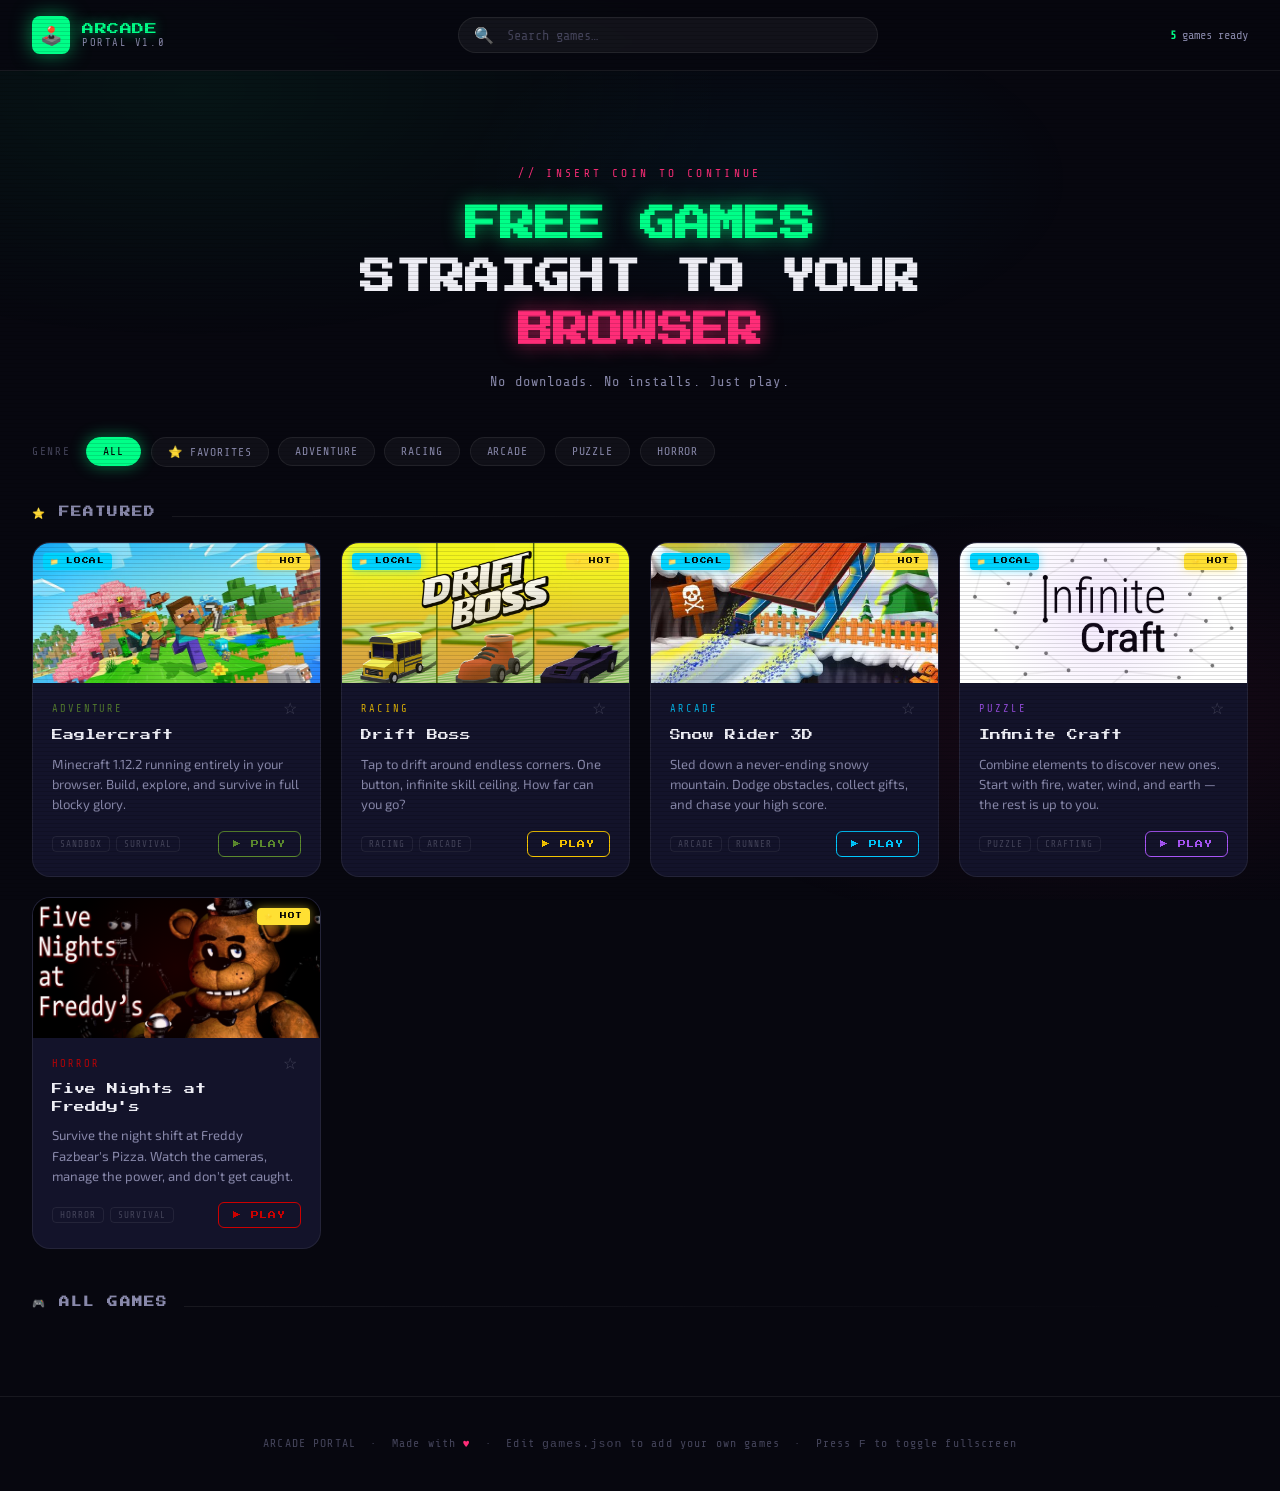
==== commit ff8a658e: "Fix Drift Boss sandbox, fix images, v1.0" ====
--- a/index.html
+++ b/index.html
@@ -17,7 +17,7 @@
         <div class="logo-icon">🕹️</div>
         <div>
           <div class="logo-text">ARCADE</div>
-          <div class="logo-sub">PORTAL v2.0</div>
+          <div class="logo-sub">PORTAL v1.0</div>
         </div>
       </a>
       <div class="search-wrap">
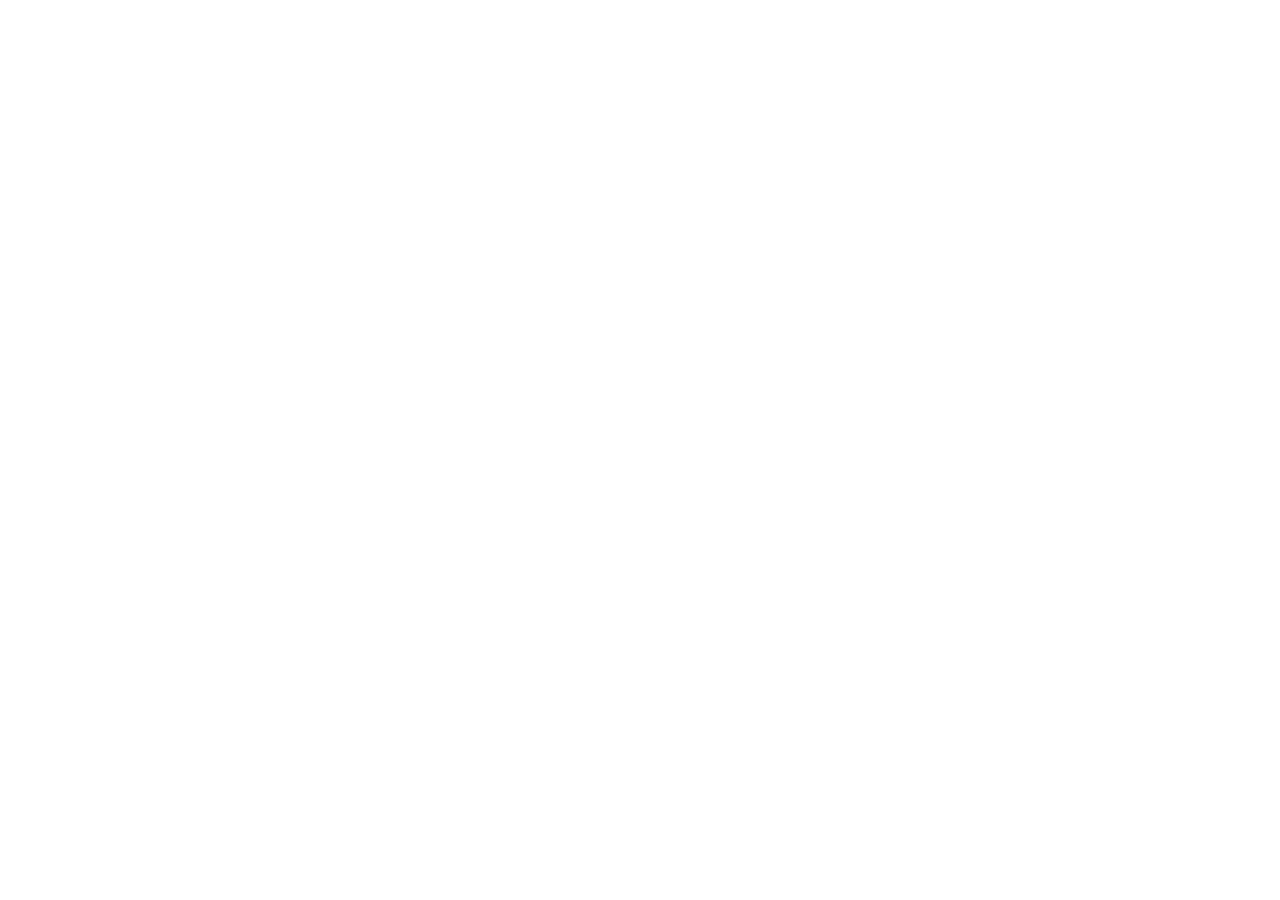
==== commit a1aaf952: "Add Eaglercraft 1.20.4 to launcher" ====
--- a/index.html
+++ b/index.html
@@ -1,143 +1,53 @@
 <!DOCTYPE html>
-<html lang="en">
-<head>
-  <meta charset="UTF-8" />
-  <meta name="viewport" content="width=device-width, initial-scale=1.0" />
-  <title>ARCADE PORTAL — Play Free Games Online</title>
-  <meta name="description" content="A curated collection of free browser games. Puzzle, arcade, strategy and more — all in one place." />
-  <link rel="stylesheet" href="style.css" />
-  <link rel="icon" href="data:image/svg+xml,<svg xmlns='http://www.w3.org/2000/svg' viewBox='0 0 100 100'><text y='.9em' font-size='90'>🕹️</text></svg>" />
-</head>
-<body>
-
-  <!-- ══ HEADER ══ -->
-  <header class="site-header">
-    <div class="header-inner">
-      <a class="logo" href="#">
-        <div class="logo-icon">🕹️</div>
-        <div>
-          <div class="logo-text">ARCADE</div>
-          <div class="logo-sub">PORTAL v1.0</div>
-        </div>
-      </a>
-      <div class="search-wrap">
-        <span class="search-icon">🔍</span>
-        <input type="search" id="search-input" class="search-input" placeholder="Search games…" autocomplete="off" spellcheck="false" />
-      </div>
-      <div class="game-count-badge" id="game-count">Loading…</div>
-    </div>
-  </header>
-
-  <!-- ══ MAIN ══ -->
-  <main class="main-container">
-
-    <!-- Hero -->
-    <section class="hero">
-      <span class="hero-eyebrow">// INSERT COIN TO CONTINUE</span>
-      <h1 class="hero-title">
-        <span class="highlight-green">FREE GAMES</span><br>
-        STRAIGHT TO YOUR<br>
-        <span class="highlight-pink">BROWSER</span>
-      </h1>
-      <p class="hero-subtitle">No downloads. No installs. Just play.</p>
-    </section>
-
-    <!-- Filters -->
-    <div class="filter-bar" id="filter-bar"></div>
-
-    <!-- Recently Played -->
-    <section class="recent-section" id="recent-section" style="display:none">
-      <div class="section-header">
-        <h2 class="section-title">🕐 Recently Played</h2>
-        <div class="section-line"></div>
-      </div>
-      <div class="recent-grid" id="recent-grid"></div>
-    </section>
-
-    <!-- Featured -->
-    <section class="featured-section" id="featured-section">
-      <div class="section-header">
-        <h2 class="section-title">⭐ Featured</h2>
-        <div class="section-line"></div>
-      </div>
-      <div class="featured-grid" id="featured-grid"></div>
-    </section>
-
-    <!-- All Games -->
-    <section>
-      <div class="section-header">
-        <h2 class="section-title" id="all-section-title">🎮 All Games</h2>
-        <div class="section-line"></div>
-      </div>
-      <div class="games-grid" id="all-games-grid"></div>
-    </section>
-
-    <!-- No Results -->
-    <div class="no-results" id="no-results">
-      <span class="no-results-icon">🔭</span>
-      <h3>No games found</h3>
-      <p>Try a different search term or category.</p>
-    </div>
-
-  </main>
-
-  <!-- ══ MODAL ══ -->
-  <div class="modal-overlay" id="modal-overlay" role="dialog" aria-modal="true">
-    <div class="modal-window" id="modal-window">
-
-      <div class="modal-header">
-        <div class="modal-title-group">
-          <span class="modal-emoji" id="modal-emoji">🎮</span>
-          <div>
-            <div class="modal-game-name"     id="modal-game-name">Game Title</div>
-            <div class="modal-game-category" id="modal-game-category">Category</div>
-          </div>
-        </div>
-
-        <div class="modal-actions">
-          <button class="modal-btn modal-btn-fullscreen" id="modal-fullscreen" title="Fullscreen (F)">⛶ FULL</button>
-          <a id="modal-open-external" href="#" target="_blank" rel="noopener noreferrer"
-             class="modal-btn modal-btn-outline" title="Open in new tab">
-            ↗ <span>New Tab</span>
-          </a>
-          <button class="modal-btn modal-btn-close" id="modal-close" title="Close (Esc)">✕</button>
-        </div>
-      </div>
-
-      <div class="modal-body">
-        <div class="iframe-loading" id="iframe-loading">
-          <div class="loading-spinner"></div>
-          <div class="loading-text">LOADING<span class="loading-dots"></span></div>
-        </div>
-
-        <div class="iframe-blocked" id="iframe-blocked">
-          <span class="blocked-icon">🚫</span>
-          <div class="blocked-title">THIS GAME BLOCKS EMBEDDING</div>
-          <p class="blocked-desc">This game can't be shown inside another website. Open it in a new tab to play!</p>
-          <a id="blocked-open-external" href="#" target="_blank" rel="noopener noreferrer" class="open-external-btn">
-            ▶ PLAY IN NEW TAB
-          </a>
-        </div>
-
-        <iframe
-          id="game-iframe"
-          class="game-iframe"
-          src="about:blank"
-          title="Game"
-          allow="fullscreen; autoplay; gamepad"
-          sandbox="allow-scripts allow-same-origin allow-forms allow-popups allow-pointer-lock allow-top-navigation"
-        ></iframe>
-      </div>
-    </div>
-  </div>
-
-  <!-- ══ FOOTER ══ -->
-  <footer class="site-footer">
-    ARCADE PORTAL &nbsp;·&nbsp; Made with <span>♥</span> &nbsp;·&nbsp;
-    Edit <code>games.json</code> to add your own games &nbsp;·&nbsp;
-    Press <code>F</code> to toggle fullscreen
-  </footer>
-
-  <script src="app.js"></script>
-</body>
+<html>
+	<head>
+		<meta charset="UTF-8" />
+		<meta name="viewport" content="width=device-width, initial-scale=1.0" />
+		<meta name="description" content="Eaglercraft 1.20 test directory HTML page" />
+		<meta name="keywords" content="eaglercraft, eaglercraftx, minecraft, 1.20" />
+		<title>EaglercraftX 1.20.4</title>
+		<meta property="og:locale" content="en-US" />
+		<meta property="og:type" content="website" />
+		<meta property="og:title" content="Eaglercraft 1.20" />
+		<meta property="og:description" content="test directory HTML page" />
+		<link type="image/png" rel="shortcut icon" href="favicon.png" />
+		<script type="text/javascript" src="classes.js"></script>
+		<script type="text/javascript">
+			"use strict";
+			window.addEventListener("load", () => {
+				if(document.location.href.startsWith("file:")) {
+					alert("HTTP please, do not open this file locally, run a local HTTP server and load it via HTTP");
+				}else {
+					const relayId = Math.floor(Math.random() * 3);
+					window.eaglercraftXOpts = {
+						demoMode: false,
+						container: "game_frame",
+						assetsURI: "assets.epk",
+						localesURI: "lang/",
+						worldsDB: "worlds",
+						logInvalidCerts: true,
+						servers: [
+							{ addr: "ws" + window.location.href.slice(4), name: "EaglercraftX  1.19 Server" }
+						],
+						relays: [
+							{ addr: "wss://relay.deev.is/", comment: "lax1dude relay #1", primary: relayId == 0 },
+							{ addr: "wss://relay.lax1dude.net/", comment: "lax1dude relay #2", primary: relayId == 1 },
+							{ addr: "wss://relay.shhnowisnottheti.me/", comment: "ayunami relay #1", primary: relayId == 2 }
+						]
+					};
+					
+					var q = window.location.search;
+					if(typeof q === "string" && q.startsWith("?")) {
+						q = new URLSearchParams(q);
+						var s = q.get("server");
+						if(s) window.eaglercraftXOpts.joinServer = s;
+					}
+					
+					main();
+				}
+			});
+		</script>
+	</head>
+	<body style="margin:0px;width:100vw;height:100vh;overflow:hidden;" id="game_frame">
+	</body>
 </html>
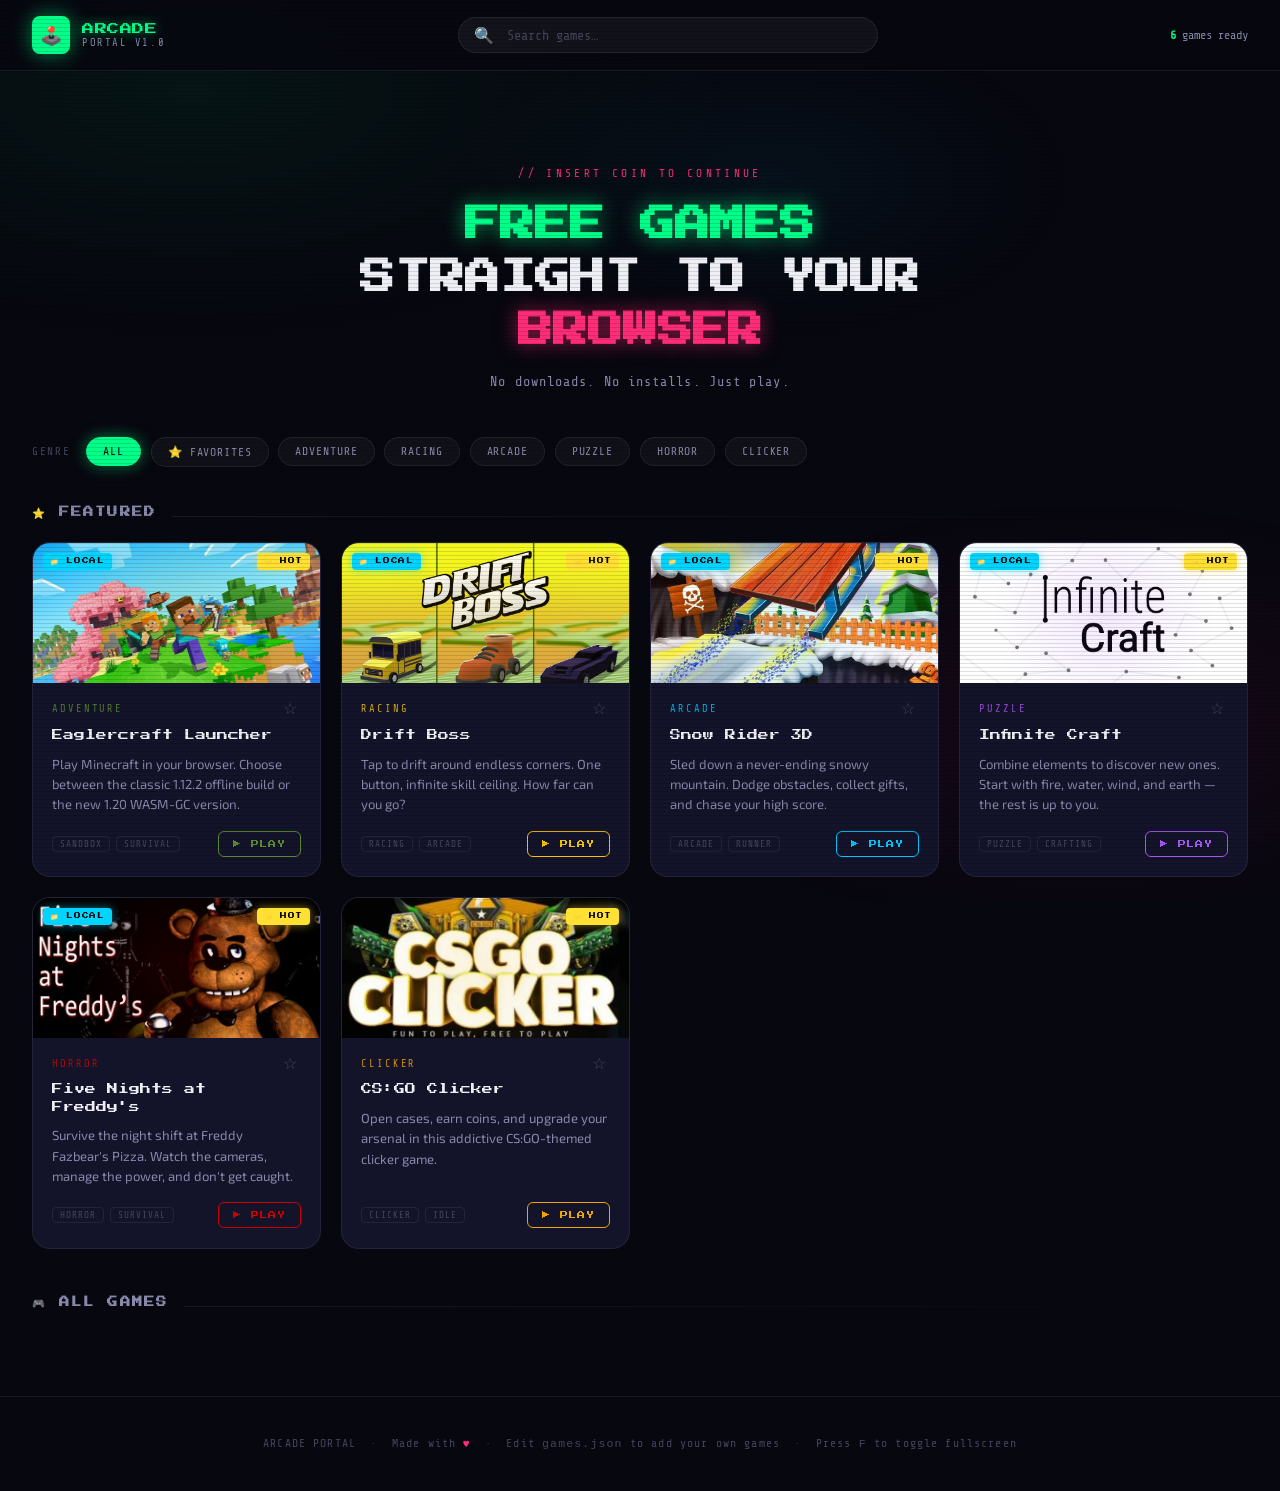
==== commit d3c11eb9: "Restore correct index.html" ====
--- a/index.html
+++ b/index.html
@@ -1,53 +1,144 @@
 <!DOCTYPE html>
-<html>
-	<head>
-		<meta charset="UTF-8" />
-		<meta name="viewport" content="width=device-width, initial-scale=1.0" />
-		<meta name="description" content="Eaglercraft 1.20 test directory HTML page" />
-		<meta name="keywords" content="eaglercraft, eaglercraftx, minecraft, 1.20" />
-		<title>EaglercraftX 1.20.4</title>
-		<meta property="og:locale" content="en-US" />
-		<meta property="og:type" content="website" />
-		<meta property="og:title" content="Eaglercraft 1.20" />
-		<meta property="og:description" content="test directory HTML page" />
-		<link type="image/png" rel="shortcut icon" href="favicon.png" />
-		<script type="text/javascript" src="classes.js"></script>
-		<script type="text/javascript">
-			"use strict";
-			window.addEventListener("load", () => {
-				if(document.location.href.startsWith("file:")) {
-					alert("HTTP please, do not open this file locally, run a local HTTP server and load it via HTTP");
-				}else {
-					const relayId = Math.floor(Math.random() * 3);
-					window.eaglercraftXOpts = {
-						demoMode: false,
-						container: "game_frame",
-						assetsURI: "assets.epk",
-						localesURI: "lang/",
-						worldsDB: "worlds",
-						logInvalidCerts: true,
-						servers: [
-							{ addr: "ws" + window.location.href.slice(4), name: "EaglercraftX  1.19 Server" }
-						],
-						relays: [
-							{ addr: "wss://relay.deev.is/", comment: "lax1dude relay #1", primary: relayId == 0 },
-							{ addr: "wss://relay.lax1dude.net/", comment: "lax1dude relay #2", primary: relayId == 1 },
-							{ addr: "wss://relay.shhnowisnottheti.me/", comment: "ayunami relay #1", primary: relayId == 2 }
-						]
-					};
-					
-					var q = window.location.search;
-					if(typeof q === "string" && q.startsWith("?")) {
-						q = new URLSearchParams(q);
-						var s = q.get("server");
-						if(s) window.eaglercraftXOpts.joinServer = s;
-					}
-					
-					main();
-				}
-			});
-		</script>
-	</head>
-	<body style="margin:0px;width:100vw;height:100vh;overflow:hidden;" id="game_frame">
-	</body>
+<html lang="en">
+<head>
+  <meta charset="UTF-8" />
+  <meta name="viewport" content="width=device-width, initial-scale=1.0" />
+  <title>ARCADE PORTAL — Play Free Games Online</title>
+  <meta name="description" content="A curated collection of free browser games. Puzzle, arcade, strategy and more — all in one place." />
+  <meta http-equiv="Content-Security-Policy" content="upgrade-insecure-requests">
+  <link rel="stylesheet" href="style.css" />
+  <link rel="icon" href="[data-uri]" />
+</head>
+<body>
+
+  <!-- ══ HEADER ══ -->
+  <header class="site-header">
+    <div class="header-inner">
+      <a class="logo" href="#">
+        <div class="logo-icon">🕹️</div>
+        <div>
+          <div class="logo-text">ARCADE</div>
+          <div class="logo-sub">PORTAL v1.0</div>
+        </div>
+      </a>
+      <div class="search-wrap">
+        <span class="search-icon">🔍</span>
+        <input type="search" id="search-input" class="search-input" placeholder="Search games…" autocomplete="off" spellcheck="false" />
+      </div>
+      <div class="game-count-badge" id="game-count">Loading…</div>
+    </div>
+  </header>
+
+  <!-- ══ MAIN ══ -->
+  <main class="main-container">
+
+    <!-- Hero -->
+    <section class="hero">
+      <span class="hero-eyebrow">// INSERT COIN TO CONTINUE</span>
+      <h1 class="hero-title">
+        <span class="highlight-green">FREE GAMES</span><br>
+        STRAIGHT TO YOUR<br>
+        <span class="highlight-pink">BROWSER</span>
+      </h1>
+      <p class="hero-subtitle">No downloads. No installs. Just play.</p>
+    </section>
+
+    <!-- Filters -->
+    <div class="filter-bar" id="filter-bar"></div>
+
+    <!-- Recently Played -->
+    <section class="recent-section" id="recent-section" style="display:none">
+      <div class="section-header">
+        <h2 class="section-title">🕐 Recently Played</h2>
+        <div class="section-line"></div>
+      </div>
+      <div class="recent-grid" id="recent-grid"></div>
+    </section>
+
+    <!-- Featured -->
+    <section class="featured-section" id="featured-section">
+      <div class="section-header">
+        <h2 class="section-title">⭐ Featured</h2>
+        <div class="section-line"></div>
+      </div>
+      <div class="featured-grid" id="featured-grid"></div>
+    </section>
+
+    <!-- All Games -->
+    <section>
+      <div class="section-header">
+        <h2 class="section-title" id="all-section-title">🎮 All Games</h2>
+        <div class="section-line"></div>
+      </div>
+      <div class="games-grid" id="all-games-grid"></div>
+    </section>
+
+    <!-- No Results -->
+    <div class="no-results" id="no-results">
+      <span class="no-results-icon">🔭</span>
+      <h3>No games found</h3>
+      <p>Try a different search term or category.</p>
+    </div>
+
+  </main>
+
+  <!-- ══ MODAL ══ -->
+  <div class="modal-overlay" id="modal-overlay" role="dialog" aria-modal="true">
+    <div class="modal-window" id="modal-window">
+
+      <div class="modal-header">
+        <div class="modal-title-group">
+          <span class="modal-emoji" id="modal-emoji">🎮</span>
+          <div>
+            <div class="modal-game-name"     id="modal-game-name">Game Title</div>
+            <div class="modal-game-category" id="modal-game-category">Category</div>
+          </div>
+        </div>
+
+        <div class="modal-actions">
+          <button class="modal-btn modal-btn-fullscreen" id="modal-fullscreen" title="Fullscreen (F)">⛶ FULL</button>
+          <a id="modal-open-external" href="#" target="_blank" rel="noopener noreferrer"
+             class="modal-btn modal-btn-outline" title="Open in new tab">
+            ↗ <span>New Tab</span>
+          </a>
+          <button class="modal-btn modal-btn-close" id="modal-close" title="Close (Esc)">✕</button>
+        </div>
+      </div>
+
+      <div class="modal-body">
+        <div class="iframe-loading" id="iframe-loading">
+          <div class="loading-spinner"></div>
+          <div class="loading-text">LOADING<span class="loading-dots"></span></div>
+        </div>
+
+        <div class="iframe-blocked" id="iframe-blocked">
+          <span class="blocked-icon">🚫</span>
+          <div class="blocked-title">THIS GAME BLOCKS EMBEDDING</div>
+          <p class="blocked-desc">This game can't be shown inside another website. Open it in a new tab to play!</p>
+          <a id="blocked-open-external" href="#" target="_blank" rel="noopener noreferrer" class="open-external-btn">
+            ▶ PLAY IN NEW TAB
+          </a>
+        </div>
+
+        <iframe
+          id="game-iframe"
+          class="game-iframe"
+          src="about:blank"
+          title="Game"
+          allow="fullscreen; autoplay; gamepad"
+          sandbox="allow-scripts allow-same-origin allow-forms allow-popups allow-pointer-lock allow-top-navigation"
+        ></iframe>
+      </div>
+    </div>
+  </div>
+
+  <!-- ══ FOOTER ══ -->
+  <footer class="site-footer">
+    ARCADE PORTAL &nbsp;·&nbsp; Made with <span>♥</span> &nbsp;·&nbsp;
+    Edit <code>games.json</code> to add your own games &nbsp;·&nbsp;
+    Press <code>F</code> to toggle fullscreen
+  </footer>
+
+  <script src="app.js"></script>
+</body>
 </html>
--- a/style.css
+++ b/style.css
@@ -0,0 +1,366 @@
+/* ============================================
+   ARCADE PORTAL — style.css
+   ============================================ */
+
+@import url('https://fonts.googleapis.com/css2?family=Press+Start+2P&family=Share+Tech+Mono&family=Exo+2:wght@300;400;600;700&display=swap');
+
+:root {
+  --bg-deep:      #07070f;
+  --bg-surface:   #0e0e1c;
+  --bg-card:      #13132a;
+  --bg-modal:     #0b0b18;
+
+  --neon-green:   #00ff88;
+  --neon-pink:    #ff2d78;
+  --neon-cyan:    #00d4ff;
+  --neon-yellow:  #ffe033;
+  --neon-purple:  #bf5fff;
+
+  --text-primary:   #eeeef5;
+  --text-secondary: #8888aa;
+  --text-muted:     #44445a;
+
+  --border:       rgba(255,255,255,0.07);
+  --border-glow:  rgba(0,255,136,0.35);
+
+  --font-pixel: 'Press Start 2P', monospace;
+  --font-mono:  'Share Tech Mono', monospace;
+  --font-body:  'Exo 2', sans-serif;
+
+  --radius:    10px;
+  --radius-lg: 18px;
+  --transition: 0.22s cubic-bezier(0.4,0,0.2,1);
+}
+
+*, *::before, *::after { box-sizing: border-box; margin: 0; padding: 0; }
+html { scroll-behavior: smooth; }
+
+body {
+  background: var(--bg-deep);
+  color: var(--text-primary);
+  font-family: var(--font-body);
+  min-height: 100vh;
+  overflow-x: hidden;
+  position: relative;
+}
+
+/* Scanlines */
+body::before {
+  content: '';
+  position: fixed;
+  inset: 0;
+  background: repeating-linear-gradient(to bottom, transparent 0px, transparent 3px, rgba(0,0,0,0.12) 3px, rgba(0,0,0,0.12) 4px);
+  pointer-events: none;
+  z-index: 9999;
+}
+
+/* Ambient glows */
+body::after {
+  content: '';
+  position: fixed;
+  inset: 0;
+  background:
+    radial-gradient(ellipse 60% 40% at 15% 10%, rgba(0,255,136,0.06) 0%, transparent 70%),
+    radial-gradient(ellipse 50% 35% at 85% 80%, rgba(255,45,120,0.07) 0%, transparent 70%),
+    radial-gradient(ellipse 40% 30% at 60% 20%, rgba(0,212,255,0.05) 0%, transparent 60%);
+  pointer-events: none;
+  z-index: 0;
+}
+
+/* ── Header ── */
+.site-header {
+  position: sticky; top: 0; z-index: 100;
+  background: rgba(7,7,15,0.88);
+  backdrop-filter: blur(16px);
+  border-bottom: 1px solid var(--border);
+  padding: 0 2rem;
+}
+.header-inner {
+  max-width: 1400px; margin: 0 auto;
+  display: flex; align-items: center;
+  justify-content: space-between;
+  height: 70px; gap: 1.5rem;
+}
+.logo { display: flex; align-items: center; gap: .75rem; text-decoration: none; flex-shrink: 0; }
+.logo-icon {
+  width: 38px; height: 38px;
+  background: var(--neon-green); border-radius: 8px;
+  display: grid; place-items: center; font-size: 18px;
+  box-shadow: 0 0 20px rgba(0,255,136,.5);
+  animation: logo-pulse 3s ease-in-out infinite;
+}
+@keyframes logo-pulse {
+  0%,100% { box-shadow: 0 0 20px rgba(0,255,136,.5); }
+  50%      { box-shadow: 0 0 35px rgba(0,255,136,.8), 0 0 60px rgba(0,255,136,.3); }
+}
+.logo-text { font-family: var(--font-pixel); font-size: .75rem; color: var(--neon-green); letter-spacing: .05em; text-shadow: 0 0 12px rgba(0,255,136,.6); line-height: 1.4; }
+.logo-sub  { font-family: var(--font-mono); font-size: .65rem; color: var(--text-secondary); letter-spacing: .15em; text-transform: uppercase; }
+
+.search-wrap { flex: 1; max-width: 420px; position: relative; }
+.search-input {
+  width: 100%; background: rgba(255,255,255,.05);
+  border: 1px solid var(--border); border-radius: 50px;
+  padding: .6rem 1.2rem .6rem 3rem;
+  color: var(--text-primary); font-family: var(--font-mono); font-size: .85rem;
+  outline: none; transition: var(--transition);
+}
+.search-input::placeholder { color: var(--text-muted); }
+.search-input:focus { border-color: var(--neon-green); box-shadow: 0 0 0 3px rgba(0,255,136,.15); background: rgba(255,255,255,.07); }
+.search-icon { position: absolute; left: 1rem; top: 50%; transform: translateY(-50%); color: var(--text-muted); font-size: 1rem; pointer-events: none; }
+
+.game-count-badge { font-family: var(--font-mono); font-size: .75rem; color: var(--text-secondary); white-space: nowrap; flex-shrink: 0; }
+.game-count-badge span { color: var(--neon-green); font-weight: 700; }
+
+/* ── Main ── */
+.main-container { max-width: 1400px; margin: 0 auto; padding: 2.5rem 2rem 4rem; position: relative; z-index: 1; }
+
+/* ── Hero ── */
+.hero { text-align: center; padding: 3.5rem 1rem 3rem; }
+.hero-eyebrow { font-family: var(--font-mono); font-size: .7rem; letter-spacing: .3em; color: var(--neon-pink); text-transform: uppercase; margin-bottom: 1.2rem; display: block; }
+.hero-title { font-family: var(--font-pixel); font-size: clamp(1.1rem,3.5vw,2.2rem); line-height: 1.5; margin-bottom: 1rem; }
+.hero-title .highlight-green { color: var(--neon-green); text-shadow: 0 0 20px rgba(0,255,136,.6); }
+.hero-title .highlight-pink  { color: var(--neon-pink);  text-shadow: 0 0 20px rgba(255,45,120,.6); }
+.hero-subtitle { font-family: var(--font-mono); font-size: .85rem; color: var(--text-secondary); letter-spacing: .08em; }
+
+/* ── Filter Bar ── */
+.filter-bar { display: flex; align-items: center; gap: .6rem; margin-bottom: 2.5rem; flex-wrap: wrap; }
+.filter-label { font-family: var(--font-mono); font-size: .7rem; color: var(--text-muted); letter-spacing: .15em; text-transform: uppercase; margin-right: .4rem; flex-shrink: 0; }
+.filter-btn {
+  font-family: var(--font-mono); font-size: .72rem; letter-spacing: .08em;
+  padding: .45rem 1rem; border-radius: 50px;
+  border: 1px solid var(--border); background: rgba(255,255,255,.04);
+  color: var(--text-secondary); cursor: pointer; transition: var(--transition);
+  white-space: nowrap; text-transform: uppercase;
+}
+.filter-btn:hover { border-color: rgba(0,255,136,.4); color: var(--neon-green); background: rgba(0,255,136,.06); }
+.filter-btn.active { background: var(--neon-green); border-color: var(--neon-green); color: #000; box-shadow: 0 0 16px rgba(0,255,136,.45); }
+
+/* ── Section header ── */
+.section-header { display: flex; align-items: baseline; gap: 1rem; margin-bottom: 1.4rem; }
+.section-title { font-family: var(--font-pixel); font-size: .65rem; color: var(--text-secondary); letter-spacing: .2em; text-transform: uppercase; white-space: nowrap; }
+.section-line { flex: 1; height: 1px; background: linear-gradient(90deg, var(--border) 0%, transparent 100%); }
+
+/* ── Grids ── */
+.featured-section, .recent-section { margin-bottom: 3rem; }
+.featured-grid, .recent-grid {
+  display: grid;
+  grid-template-columns: repeat(auto-fill, minmax(280px,1fr));
+  gap: 1.25rem;
+}
+.games-grid {
+  display: grid;
+  grid-template-columns: repeat(auto-fill, minmax(240px,1fr));
+  gap: 1.25rem;
+}
+
+/* ── Game Card ── */
+.game-card {
+  background: var(--bg-card); border: 1px solid var(--border);
+  border-radius: var(--radius-lg); overflow: hidden; cursor: pointer;
+  transition: transform var(--transition), box-shadow var(--transition), border-color var(--transition);
+  position: relative; display: flex; flex-direction: column;
+  animation: card-in .5s ease backwards;
+}
+@keyframes card-in { from { opacity:0; transform:translateY(16px); } to { opacity:1; transform:translateY(0); } }
+
+.game-card:hover {
+  transform: translateY(-5px);
+  border-color: var(--card-accent, var(--neon-green));
+  box-shadow: 0 10px 40px rgba(0,0,0,.4), 0 0 25px color-mix(in srgb, var(--card-accent, var(--neon-green)) 30%, transparent);
+}
+
+.card-recent { border-color: rgba(0,212,255,.2); }
+
+/* Thumbnail */
+.card-thumb {
+  height: 140px; position: relative; overflow: hidden;
+  background: rgba(0,0,0,.3);
+  display: flex; align-items: center; justify-content: center;
+}
+.card-thumb::before {
+  content: ''; position: absolute; inset: 0;
+  background: radial-gradient(circle at center, color-mix(in srgb, var(--card-accent,#00ff88) 18%, transparent) 0%, transparent 70%);
+  opacity: .7; z-index: 1; transition: opacity .3s;
+}
+.game-card:hover .card-thumb::before { opacity: 1; }
+
+.card-thumb-img {
+  width: 100%; height: 100%; object-fit: cover;
+  display: block; position: absolute; inset: 0; z-index: 0;
+  transition: transform .4s ease;
+}
+.game-card:hover .card-thumb-img { transform: scale(1.06); }
+
+.emoji {
+  position: relative; z-index: 2; font-size: 3.5rem;
+  filter: drop-shadow(0 0 12px var(--card-accent, var(--neon-green)));
+  transition: transform .3s ease;
+}
+.game-card:hover .emoji { transform: scale(1.15); }
+
+.badge-featured, .badge-local {
+  position: absolute; top: 10px; right: 10px; z-index: 3;
+  font-family: var(--font-pixel); font-size: .42rem; letter-spacing: .1em;
+  padding: 4px 7px; border-radius: 4px; text-transform: uppercase;
+}
+.badge-featured { background: var(--neon-yellow); color: #000; box-shadow: 0 0 10px rgba(255,224,51,.5); }
+.badge-local    { background: var(--neon-cyan);   color: #000; box-shadow: 0 0 10px rgba(0,212,255,.5); right: auto; left: 10px; }
+
+/* Card body */
+.card-body { padding: 1rem 1.2rem 1.2rem; flex: 1; display: flex; flex-direction: column; }
+.card-top-row { display: flex; align-items: center; justify-content: space-between; margin-bottom: .4rem; }
+.card-category { font-family: var(--font-mono); font-size: .65rem; letter-spacing: .18em; text-transform: uppercase; color: var(--card-accent, var(--neon-green)); opacity: .85; }
+
+.fav-btn {
+  background: none; border: none; cursor: pointer;
+  font-size: 1rem; line-height: 1; padding: 2px 4px; border-radius: 4px;
+  color: var(--text-muted); transition: var(--transition);
+  flex-shrink: 0;
+}
+.fav-btn:hover, .fav-btn.active { color: var(--neon-yellow); transform: scale(1.2); }
+
+.card-title { font-family: var(--font-pixel); font-size: .68rem; color: var(--text-primary); margin-bottom: .65rem; line-height: 1.6; }
+.card-desc  { font-size: .82rem; color: var(--text-secondary); line-height: 1.55; flex: 1; }
+
+.card-footer { margin-top: 1rem; display: flex; align-items: center; justify-content: space-between; }
+.card-tags { display: flex; gap: .4rem; flex-wrap: wrap; }
+.tag {
+  font-family: var(--font-mono); font-size: .58rem; letter-spacing: .1em;
+  padding: 2px 7px; border-radius: 4px; border: 1px solid var(--border);
+  color: var(--text-muted); text-transform: uppercase;
+}
+.play-btn {
+  font-family: var(--font-pixel); font-size: .5rem; padding: 8px 14px;
+  background: transparent; border: 1.5px solid var(--card-accent, var(--neon-green));
+  border-radius: 6px; color: var(--card-accent, var(--neon-green));
+  cursor: pointer; transition: var(--transition); letter-spacing: .1em; white-space: nowrap; flex-shrink: 0;
+}
+.play-btn:hover { background: var(--card-accent, var(--neon-green)); color: #000; box-shadow: 0 0 14px color-mix(in srgb, var(--card-accent,var(--neon-green)) 50%, transparent); }
+
+/* ── No Results ── */
+.no-results { text-align: center; padding: 5rem 2rem; display: none; }
+.no-results.visible { display: block; }
+.no-results-icon { font-size: 3rem; margin-bottom: 1.5rem; display: block; }
+.no-results h3 { font-family: var(--font-pixel); font-size: .75rem; color: var(--text-secondary); margin-bottom: .6rem; }
+.no-results p  { font-family: var(--font-mono); font-size: .8rem; color: var(--text-muted); }
+
+/* ── Modal ── */
+.modal-overlay {
+  position: fixed; inset: 0;
+  background: rgba(4,4,10,.92); backdrop-filter: blur(10px);
+  z-index: 1000; display: flex; align-items: center; justify-content: center; padding: 1rem;
+  opacity: 0; pointer-events: none; transition: opacity .3s ease;
+}
+.modal-overlay.open { opacity: 1; pointer-events: all; }
+
+.modal-window {
+  background: var(--bg-modal);
+  border: 1px solid var(--modal-accent, var(--neon-green));
+  border-radius: var(--radius-lg);
+  width: 100%; max-width: 1100px;
+  height: 90vh; max-height: 820px;
+  display: flex; flex-direction: column; overflow: hidden;
+  box-shadow: 0 30px 80px rgba(0,0,0,.7), 0 0 60px color-mix(in srgb, var(--modal-accent,var(--neon-green)) 15%, transparent);
+  transform: scale(.95) translateY(20px);
+  transition: transform .3s cubic-bezier(.34,1.56,.64,1);
+}
+.modal-overlay.open .modal-window { transform: scale(1) translateY(0); }
+
+/* Fullscreen: fill entire screen */
+.modal-window:fullscreen,
+.modal-window:-webkit-full-screen,
+.modal-window:-moz-full-screen {
+  max-width: 100vw; max-height: 100vh;
+  height: 100vh; width: 100vw;
+  border-radius: 0; border: none;
+}
+
+/* Modal header */
+.modal-header {
+  display: flex; align-items: center; justify-content: space-between;
+  padding: 1rem 1.4rem; border-bottom: 1px solid var(--border); flex-shrink: 0; gap: 1rem;
+}
+.modal-title-group { display: flex; align-items: center; gap: .8rem; }
+.modal-emoji { font-size: 1.6rem; filter: drop-shadow(0 0 8px var(--modal-accent,var(--neon-green))); }
+.modal-game-name     { font-family: var(--font-pixel); font-size: .7rem; color: var(--text-primary); line-height: 1.4; }
+.modal-game-category { font-family: var(--font-mono); font-size: .65rem; color: var(--modal-accent,var(--neon-green)); letter-spacing: .15em; text-transform: uppercase; }
+
+.modal-actions { display: flex; gap: .5rem; flex-shrink: 0; }
+.modal-btn {
+  font-family: var(--font-mono); font-size: .72rem; padding: .45rem 1rem;
+  border-radius: 8px; border: 1px solid var(--border); cursor: pointer;
+  transition: var(--transition); text-decoration: none;
+  display: flex; align-items: center; gap: .4rem; white-space: nowrap; background: transparent;
+}
+.modal-btn-outline { color: var(--text-secondary); }
+.modal-btn-outline:hover { border-color: var(--neon-cyan); color: var(--neon-cyan); background: rgba(0,212,255,.06); }
+.modal-btn-fullscreen { color: var(--neon-green); border-color: rgba(0,255,136,.3); }
+.modal-btn-fullscreen:hover { background: rgba(0,255,136,.1); border-color: var(--neon-green); box-shadow: 0 0 12px rgba(0,255,136,.3); }
+.modal-btn-close { background: rgba(255,45,120,.1); border-color: rgba(255,45,120,.3); color: var(--neon-pink); padding: .45rem .8rem; }
+.modal-btn-close:hover { background: rgba(255,45,120,.2); border-color: var(--neon-pink); }
+
+/* Modal body */
+.modal-body { flex: 1; position: relative; background: #000; overflow: hidden; }
+.game-iframe { width: 100%; height: 100%; border: none; display: block; }
+
+.iframe-loading {
+  position: absolute; inset: 0;
+  display: flex; flex-direction: column; align-items: center; justify-content: center;
+  background: var(--bg-modal); gap: 1.5rem; transition: opacity .4s ease;
+}
+.iframe-loading.hidden { opacity: 0; pointer-events: none; }
+
+.loading-spinner {
+  width: 50px; height: 50px;
+  border: 3px solid var(--border);
+  border-top-color: var(--modal-accent, var(--neon-green));
+  border-radius: 50%; animation: spin .8s linear infinite;
+}
+@keyframes spin { to { transform: rotate(360deg); } }
+.loading-text { font-family: var(--font-pixel); font-size: .55rem; color: var(--text-secondary); letter-spacing: .15em; }
+.loading-dots::after { content: '...'; animation: dots 1.2s steps(4,end) infinite; }
+@keyframes dots { 0%{content:'.'} 33%{content:'..'} 66%{content:'...'} 100%{content:'.'} }
+
+/* Blocked notice */
+.iframe-blocked {
+  position: absolute; inset: 0; display: none;
+  flex-direction: column; align-items: center; justify-content: center;
+  gap: 1.2rem; padding: 2rem; text-align: center; background: var(--bg-modal);
+}
+.iframe-blocked.visible { display: flex; }
+.blocked-icon { font-size: 3rem; }
+.blocked-title { font-family: var(--font-pixel); font-size: .65rem; color: var(--neon-yellow); line-height: 1.6; }
+.blocked-desc  { font-family: var(--font-mono); font-size: .8rem; color: var(--text-secondary); max-width: 380px; line-height: 1.6; }
+.open-external-btn {
+  font-family: var(--font-pixel); font-size: .55rem; padding: 12px 22px;
+  border-radius: 8px; border: 2px solid var(--modal-accent,var(--neon-green));
+  background: transparent; color: var(--modal-accent,var(--neon-green));
+  cursor: pointer; transition: var(--transition); text-decoration: none; letter-spacing: .1em; margin-top: .5rem;
+}
+.open-external-btn:hover { background: var(--modal-accent,var(--neon-green)); color: #000; box-shadow: 0 0 20px color-mix(in srgb,var(--modal-accent,var(--neon-green)) 40%,transparent); }
+
+/* ── Footer ── */
+.site-footer { position: relative; z-index: 1; text-align: center; padding: 2.5rem 2rem; border-top: 1px solid var(--border); font-family: var(--font-mono); font-size: .72rem; color: var(--text-muted); letter-spacing: .1em; }
+.site-footer span { color: var(--neon-pink); }
+
+/* ── Scrollbar ── */
+::-webkit-scrollbar { width: 6px; height: 6px; }
+::-webkit-scrollbar-track { background: var(--bg-deep); }
+::-webkit-scrollbar-thumb { background: var(--text-muted); border-radius: 3px; }
+::-webkit-scrollbar-thumb:hover { background: var(--neon-green); }
+
+/* ── Responsive ── */
+@media (max-width: 768px) {
+  .site-header { padding: 0 1rem; }
+  .header-inner { height: 60px; }
+  .logo-sub, .game-count-badge { display: none; }
+  .main-container { padding: 1.5rem 1rem 3rem; }
+  .hero { padding: 2rem 0 1.5rem; }
+  .hero-title { font-size: 1rem; }
+  .featured-grid, .recent-grid, .games-grid { grid-template-columns: 1fr 1fr; }
+  .modal-btn-outline span { display: none; }
+}
+@media (max-width: 480px) {
+  .featured-grid, .recent-grid, .games-grid { grid-template-columns: 1fr; }
+  .modal-header { padding: .8rem 1rem; }
+}
